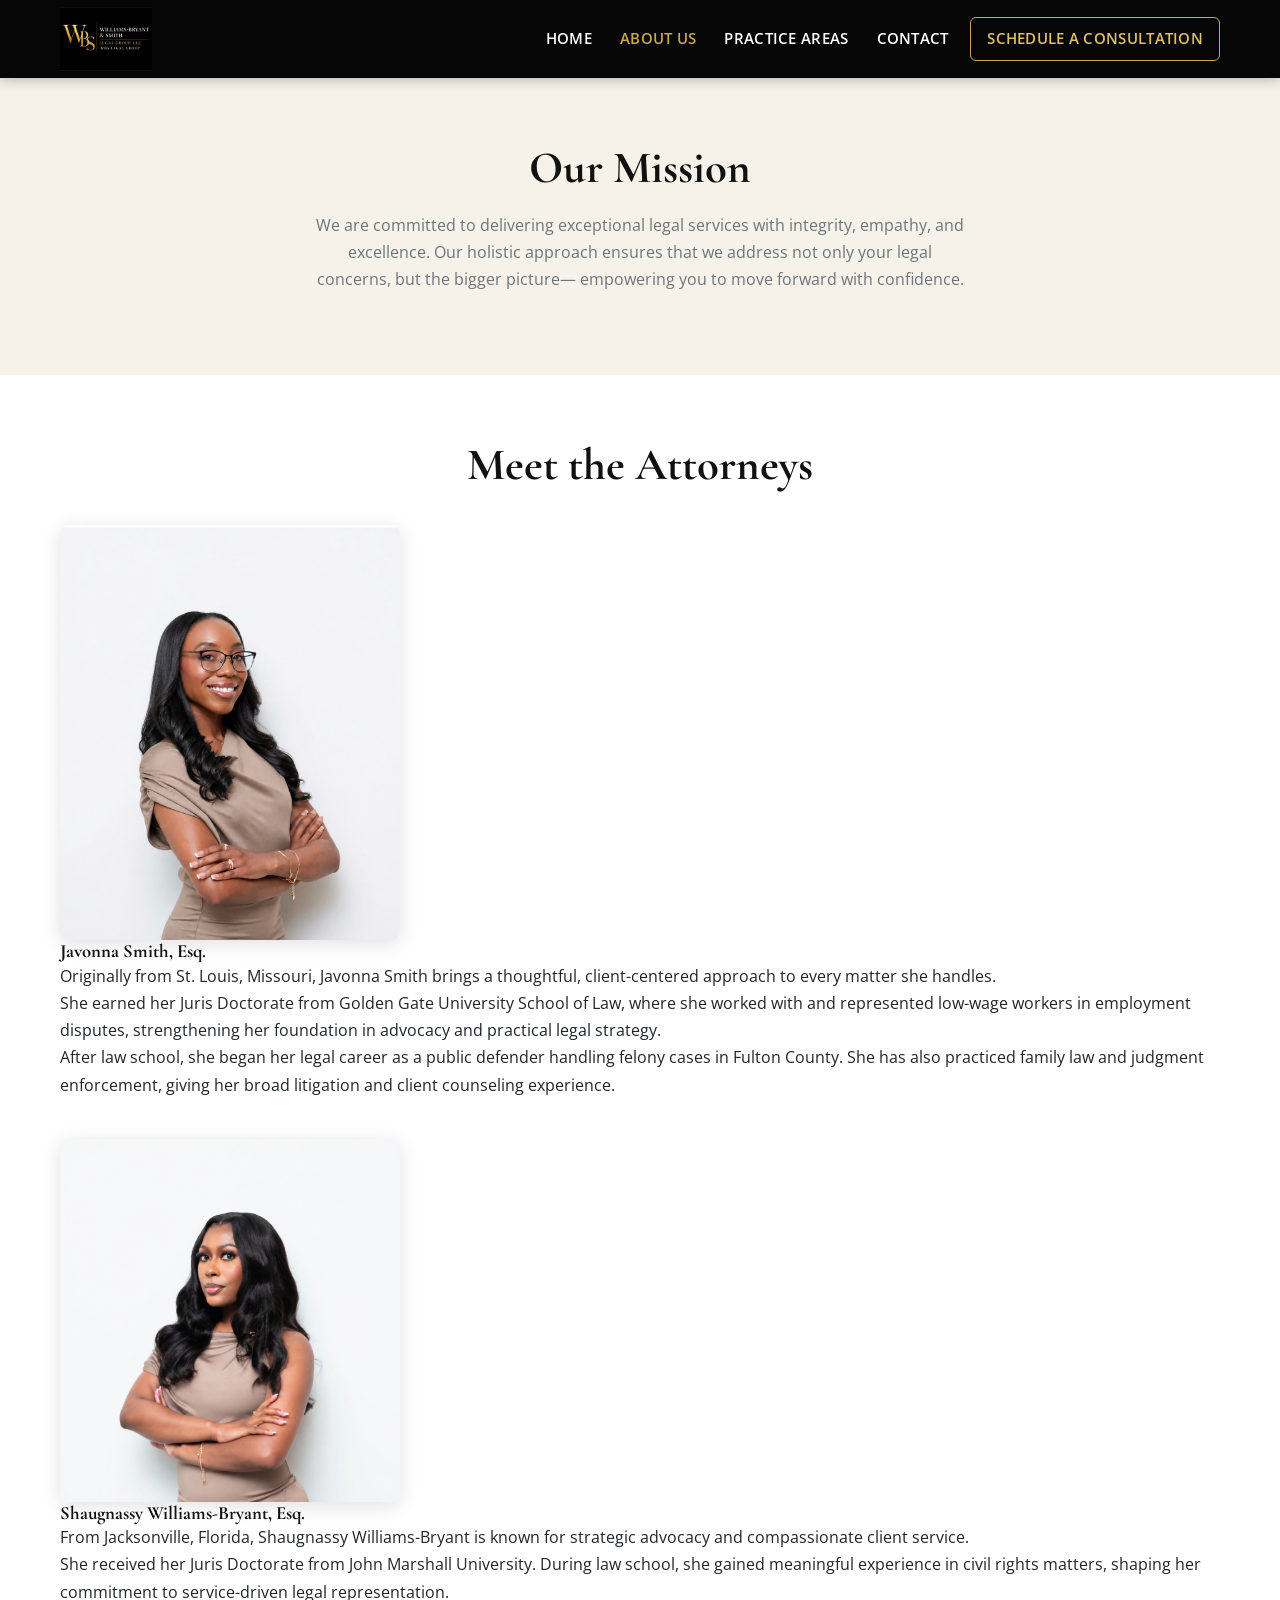
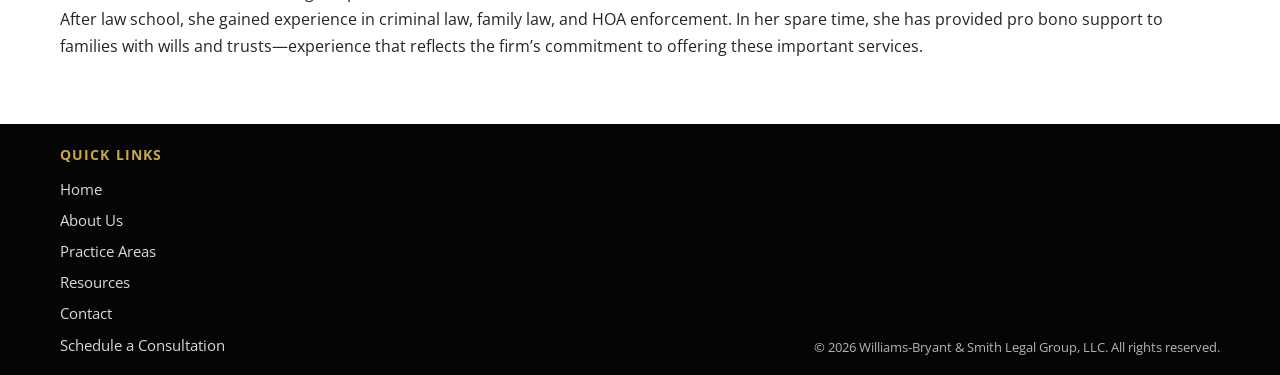
==== about.html @ 8f56cd80 "Remove 'Resources' link from navigation Removed 'Resources' link from the navigation menu." ====
<!DOCTYPE html>
<html lang="en">
<head>
  <meta charset="UTF-8" />
  <meta name="viewport" content="width=device-width, initial-scale=1.0" />
  <meta name="description" content="About Williams-Bryant & Smith Legal Group" />
  <title>About Us | WBS Legal Group</title>
  <link rel="stylesheet" href="css/styles.css" />
  <link rel="preconnect" href="https://fonts.googleapis.com" />
  <link rel="preconnect" href="https://fonts.gstatic.com" crossorigin />
  <link href="https://fonts.googleapis.com/css2?family=Cormorant+Garamond:wght@400;500;600;700&family=Open+Sans:wght@400;600&display=swap" rel="stylesheet" />
</head>
  <a href="consultation.html" class="floating-cta" aria-label="Schedule a consultation">
  Schedule
</a>
<body>
  <header class="site-header">
    <nav class="navbar" aria-label="Main navigation">
      <a href="index.html" class="nav-logo nav-logo--image" aria-label="WBS Legal Group home">
        <img src="IMG_8970.jpeg" alt="WBS Legal Group logo" />
      </a>
      <button class="nav-toggle" id="navToggle" aria-expanded="false" aria-controls="navMenu" aria-label="Toggle navigation menu">
        <span class="hamburger-bar"></span><span class="hamburger-bar"></span><span class="hamburger-bar"></span>
      </button>
      <ul class="nav-menu" id="navMenu" role="list">
        <li><a href="index.html" class="nav-link">Home</a></li>
        <li><a href="about.html" class="nav-link nav-link--active">About Us</a></li>
        <li><a href="practice-areas.html" class="nav-link">Practice Areas</a></li>
        <li><a href="contact.html" class="nav-link">Contact</a></li>
        <li><a href="consultation.html" class="nav-link nav-link--cta">Schedule a Consultation</a></li>
      </ul>
    </nav>
  </header>

  <main style="padding-top: var(--nav-height);">
    <section class="section bg-light">
      <div class="container section__intro">
        <h1 class="section__heading">Our Mission</h1>
        <p class="section__desc" style="max-width: 72ch;">
          We are committed to delivering exceptional legal services with integrity, empathy, and excellence.
          Our holistic approach ensures that we address not only your legal concerns, but the bigger picture—
          empowering you to move forward with confidence.
        </p>
      </div>
    </section>

    <section class="section">
      <div class="container">
        <div class="section__intro">
          <h2 class="section__heading">Meet the Attorneys</h2>
        </div>

        <article class="about__grid" style="margin-top:2rem; align-items:start;">
          <div class="about__image-wrap">
            <img src="IMG_3529.jpeg" alt="Javonna Smith, Esq." style="width:100%; max-width:340px; border-radius:8px; box-shadow: var(--shadow-md);" />
          </div>
          <div class="about__text">
            <h3>Javonna Smith, Esq.</h3>
            <p>Originally from St. Louis, Missouri, Javonna Smith brings a thoughtful, client-centered approach to every matter she handles.</p>
            <p>She earned her Juris Doctorate from Golden Gate University School of Law, where she worked with and represented low-wage workers in employment disputes, strengthening her foundation in advocacy and practical legal strategy.</p>
            <p>After law school, she began her legal career as a public defender handling felony cases in Fulton County. She has also practiced family law and judgment enforcement, giving her broad litigation and client counseling experience.</p>
          </div>
        </article>

        <article class="about__grid" style="margin-top:2.5rem; align-items:start;">
          <div class="about__image-wrap">
            <img src="IMG_9587.png" alt="Shaugnassy Williams-Bryant, Esq." style="width:100%; max-width:340px; border-radius:8px; box-shadow: var(--shadow-md);" />
          </div>
          <div class="about__text">
            <h3>Shaugnassy Williams-Bryant, Esq.</h3>
            <p>From Jacksonville, Florida, Shaugnassy Williams-Bryant is known for strategic advocacy and compassionate client service.</p>
            <p>She received her Juris Doctorate from John Marshall University. During law school, she gained meaningful experience in civil rights matters, shaping her commitment to service-driven legal representation.</p>
            <p>After law school, she gained experience in criminal law, family law, and HOA enforcement. In her spare time, she has provided pro bono support to families with wills and trusts—experience that reflects the firm’s commitment to offering these important services.</p>
          </div>
        </article>
      </div>
    </section>
  </main>

  <footer class="site-footer">
    <div class="container footer__grid footer__grid--simple">
      <nav class="footer__nav" aria-label="Footer navigation">
        <h4>Quick Links</h4>
        <ul role="list">
          <li><a href="index.html">Home</a></li>
          <li><a href="about.html">About Us</a></li>
          <li><a href="practice-areas.html">Practice Areas</a></li>
          <li><a href="resources.html">Resources</a></li>
          <li><a href="contact.html">Contact</a></li>
          <li><a href="consultation.html">Schedule a Consultation</a></li>
        </ul>
      </nav>
      <div class="footer__bottom footer__bottom--simple">
        <p>&copy; 2026 Williams-Bryant &amp; Smith Legal Group, LLC. All rights reserved.</p>
      </div>
    </div>
  </footer>

  <script src="js/main.js"></script>
</body>
</html>
---- css/styles.css ----
/* ===================================================
   WBS Legal Group – Main Stylesheet
   Mobile-first responsive design
   =================================================== */

/* ---------- CSS Custom Properties ---------- */
:root {
  --color-navy:       #111111;
  --color-navy-dark:  #060606;
  --color-gold:       #c9a84c;
  --color-gold-light: #e0c068;
  --color-white:      #ffffff;
  --color-off-white:  #f6f2ea;
  --color-light-gray: #e9ecef;
  --color-mid-gray:   #6c757d;
  --color-dark-text:  #212529;

  --font-serif:  'Cormorant Garamond', Georgia, serif;
  --font-sans:   'Open Sans', Arial, sans-serif;

  --radius:      6px;
  --shadow-sm:   0 2px 8px rgba(0,0,0,.08);
  --shadow-md:   0 4px 20px rgba(0,0,0,.12);
  --transition:  .25s ease;

  --max-width:   1200px;
  --nav-height:  88px;
}

/* ---------- Reset & Base ---------- */
*, *::before, *::after { box-sizing: border-box; margin: 0; padding: 0; }

html { font-size: 16px; }

body {
  font-family: var(--font-sans);
  color: var(--color-dark-text);
  background: var(--color-white);
  line-height: 1.7;
  overflow-x: hidden;
}

img, svg { display: block; max-width: 100%; }

a {
  color: var(--color-gold);
  text-decoration: none;
  transition: color var(--transition);
}
a:hover, a:focus-visible { color: var(--color-gold-light); text-decoration: underline; }

ul { list-style: none; }

address { font-style: normal; }

h1, h2, h3, h4 {
  font-family: var(--font-serif);
  line-height: 1.2;
  color: #111;
}

/* ---------- Utility ---------- */
.container {
  width: 100%;
  max-width: var(--max-width);
  margin-inline: auto;
  padding-inline: 1.25rem;
}

.bg-light { background: var(--color-off-white); }
.bg-dark  { background: #0b0b0b; }

.section { padding-block: 4rem; }

.section__heading {
  font-size: clamp(1.8rem, 3.5vw, 2.8rem);
  margin-bottom: 1rem;
}

.section__heading--light { color: var(--color-white); }
.section__heading--gold  { color: var(--color-gold-light); }

.section__desc {
  max-width: 60ch;
  color: var(--color-mid-gray);
  margin-bottom: 2rem;
}

.section__intro { text-align: center; }
.section__intro .section__desc { margin-inline: auto; }

.center { text-align: center; }

.section__actions {
  display: flex;
  justify-content: center;
  margin-top: 1.25rem;
}

/* ---------- Buttons ---------- */
.btn {
  display: inline-block;
  padding: .75rem 1.5rem;
  border-radius: var(--radius);
  font-family: var(--font-sans);
  font-weight: 600;
  font-size: .95rem;
  cursor: pointer;
  transition: background var(--transition), color var(--transition), border-color var(--transition);
  border: 2px solid transparent;
  text-align: center;
}

.btn--primary {
  background: var(--color-gold);
  color: #111;
  border-color: var(--color-gold);
}
.btn--primary:hover, .btn--primary:focus-visible {
  background: var(--color-gold-light);
  border-color: var(--color-gold-light);
  color: #111;
  text-decoration: none;
}

.btn--outline-dark {
  background: transparent;
  color: #111;
  border-color: #111;
}
.btn--outline-dark:hover, .btn--outline-dark:focus-visible {
  background: #111;
  color: #fff;
  text-decoration: none;
}

/* ---------- Navigation ---------- */
.site-header {
  position: fixed;
  top: 0;
  inset-inline: 0;
  z-index: 1000;
  background: #060606;
  box-shadow: 0 2px 12px rgba(0,0,0,.25);
}

.navbar {
  display: flex;
  align-items: center;
  justify-content: space-between;
  min-height: var(--nav-height);
  padding-inline: 1.25rem;
  max-width: var(--max-width);
  margin-inline: auto;
}

.nav-logo { flex-shrink: 0; text-decoration: none; }
.nav-logo--image img {
  width: auto;
  height: 64px;
  object-fit: contain;
}

.nav-toggle {
  display: flex;
  flex-direction: column;
  justify-content: center;
  gap: 5px;
  background: none;
  border: none;
  cursor: pointer;
  padding: .5rem;
  border-radius: var(--radius);
  transition: background var(--transition);
}
.nav-toggle:hover, .nav-toggle:focus-visible { background: rgba(255,255,255,.1); outline: none; }

.hamburger-bar {
  display: block;
  width: 24px;
  height: 2px;
  background: var(--color-white);
  border-radius: 2px;
  transition: transform var(--transition), opacity var(--transition);
}

.nav-toggle[aria-expanded="true"] .hamburger-bar:nth-child(1) { transform: translateY(7px) rotate(45deg); }
.nav-toggle[aria-expanded="true"] .hamburger-bar:nth-child(2) { opacity: 0; }
.nav-toggle[aria-expanded="true"] .hamburger-bar:nth-child(3) { transform: translateY(-7px) rotate(-45deg); }

.nav-menu {
  display: none;
  flex-direction: column;
  position: absolute;
  top: var(--nav-height);
  left: 0;
  right: 0;
  background: #0f0f0f;
  padding: 1rem 1.25rem 1.2rem;
  border-top: 1px solid rgba(255,255,255,.08);
  gap: .3rem;
}
.nav-menu.is-open { display: flex; }

.nav-link {
  display: block;
  padding: .6rem .75rem;
  color: #fff;
  font-weight: 600;
  font-size: .92rem;
  text-transform: uppercase;
  letter-spacing: .02em;
  border-radius: var(--radius);
  text-decoration: none;
}
.nav-link:hover, .nav-link:focus-visible {
  background: rgba(255,255,255,.08);
  color: var(--color-gold);
  text-decoration: none;
}

.nav-link--cta {
  margin-top: .4rem;
  background: transparent;
  color: var(--color-gold-light);
  border: 1px solid var(--color-gold);
  text-align: center;
}
.nav-link--cta:hover, .nav-link--cta:focus-visible {
  background: var(--color-gold);
  color: #111;
}

.nav-link--active { color: var(--color-gold) !important; }

@media (min-width: 980px) {
  .nav-toggle { display: none; }

  .nav-menu {
    display: flex;
    flex-direction: row;
    align-items: center;
    position: static;
    background: none;
    padding: 0;
    border: none;
    gap: .25rem;
  }

  .nav-link--cta {
    margin-top: 0;
    margin-left: .35rem;
    padding: .5rem 1rem;
  }
}

/* ---------- Hero ---------- */
.hero {
  position: relative;
  background: #050505;
  padding-top: var(--nav-height);
}

.hero__overlay {
  position: absolute;
  inset: 0;
  background: linear-gradient(to right, rgba(0,0,0,.35), rgba(0,0,0,.15));
  pointer-events: none;
}

.hero__grid {
  position: relative;
  z-index: 1;
  display: grid;
  gap: 1.5rem;
  align-items: center;
  min-height: calc(100svh - var(--nav-height));
  padding-block: 2rem;
}

.hero__content { color: #fff; }

.hero__heading {
  font-size: clamp(2.2rem, 6vw, 4.7rem);
  color: #fff;
  margin-bottom: 1rem;
  line-height: 1.05;
}
.hero__heading span {
  color: var(--color-gold-light);
  font-style: italic;
}

.hero__sub {
  font-size: clamp(1rem, 2.4vw, 1.2rem);
  color: rgba(255,255,255,.9);
  max-width: 55ch;
  margin-bottom: 1.6rem;
}

.hero__image-wrap { display: flex; justify-content: center; }
.hero__image {
  width: 100%;
  max-height: 70vh;
  object-fit: cover;
  border-radius: 4px;
}

@media (min-width: 980px) {
  .hero__grid { grid-template-columns: 1fr 1.1fr; }
  .hero__image { max-height: 82vh; }
}

/* ---------- Values ---------- */
.values-strip {
  background: #080808;
  color: #fff;
  border-top: 1px solid #222;
}
.values__grid {
  display: grid;
  gap: 1rem;
  margin-top: 1.2rem;
}
.values__grid--four { grid-template-columns: 1fr; }

.value__card {
  padding: 1rem;
  border: 1px solid #222;
  background: #0d0d0d;
}
.value__card h3 { color: #fff; margin-bottom: .35rem; font-size: 1.15rem; }
.value__card p { color: #cac5bb; font-size: .95rem; }

@media (min-width: 640px) {
  .values__grid--four { grid-template-columns: repeat(2, 1fr); }
}
@media (min-width: 980px) {
  .values__grid--four { grid-template-columns: repeat(4, 1fr); }
}

/* ---------- Practice (Homepage condensed) ---------- */
.practice__grid {
  display: grid;
  gap: 1rem;
  grid-template-columns: 1fr;
}
.practice__grid--condensed {
  grid-template-columns: repeat(auto-fit, minmax(180px, 1fr));
}
.practice__card {
  background: #fff;
  border-radius: var(--radius);
  padding: 1.2rem 1rem;
  border: 1px solid #e8dfd2;
  box-shadow: var(--shadow-sm);
  text-align: center;
}
.practice__card h3 {
  margin: 0;
  font-size: 1.03rem;
  color: #111;
}

/* ---------- Contact strip ---------- */
.contact__grid { display: grid; gap: 2rem; }
.contact__grid--simple { grid-template-columns: 1fr; }

.contact__info-text {
  color: rgba(255,255,255,.85);
  margin-bottom: 1.2rem;
  max-width: 60ch;
}

.contact__details { display: flex; flex-direction: column; gap: .8rem; margin-bottom: 1.2rem; }

.contact__detail-row {
  display: flex;
  align-items: flex-start;
  gap: .6rem;
  color: rgba(255,255,255,.9);
}
.contact__detail-row a { color: var(--color-gold-light); }
.contact__detail-row a:hover { color: #fff; }
.contact__detail-icon { font-size: 1.05rem; flex-shrink: 0; margin-top: .1rem; }

/* ---------- Footer (simplified) ---------- */
.site-footer {
  background: #050505;
  color: rgba(255,255,255,.85);
  padding-top: 2.2rem;
}

.footer__grid { display: grid; gap: 1.5rem; padding-bottom: 1.6rem; }
.footer__grid--simple { grid-template-columns: 1fr; }

.footer__nav h4 {
  color: var(--color-gold);
  font-family: var(--font-sans);
  font-size: .85rem;
  font-weight: 700;
  letter-spacing: .08em;
  text-transform: uppercase;
  margin-bottom: .8rem;
}

.footer__nav ul { display: grid; gap: .4rem; }

.footer__nav a {
  color: rgba(255,255,255,.85);
  font-size: .93rem;
}
.footer__nav a:hover { color: var(--color-gold); text-decoration: none; }

.footer__bottom {
  border-top: 1px solid rgba(255,255,255,.12);
  padding-top: 1rem;
  font-size: .86rem;
  color: rgba(255,255,255,.7);
}
.footer__bottom--simple { text-align: left; }

@media (min-width: 768px) {
  .footer__grid--simple {
    grid-template-columns: 1fr auto;
    align-items: end;
  }
  .footer__bottom--simple { text-align: right; border-top: none; padding-top: 0; }
}

/* ---------- Focus Visible Accessibility ---------- */
:focus-visible {
  outline: 3px solid var(--color-gold);
  outline-offset: 2px;
}
/* ===== V2 COMPACT OVERRIDES ===== */
:root {
  --nav-height: 78px;
}

.section--compact { padding-block: 2.4rem; }

.hero--compact {
  min-height: auto;
  padding-top: var(--nav-height);
}

.hero__grid--tight {
  min-height: auto;
  padding-block: 1.6rem 1.2rem;
  gap: 1rem;
}

.hero__image--compact {
  max-height: 52vh;
  width: 100%;
  object-fit: cover;
  border-radius: 6px;
}

.values__grid--tight { gap: .7rem; }
.values__grid--tight .value__card { padding: .8rem; }

.practice__grid--condensed .practice__card {
  padding: .85rem .7rem;
}

.section__intro .section__desc {
  margin-bottom: 1.1rem;
}

.contact__info .btn {
  margin-top: .35rem;
}

.site-footer {
  padding-top: 1.4rem;
}

.footer__grid--simple {
  gap: .9rem;
  padding-bottom: 1rem;
}

.footer__nav ul { gap: .25rem; }
.footer__bottom { padding-top: .55rem; font-size: .8rem; }

@media (max-width: 767px) {
  .navbar { min-height: var(--nav-height); }

  .nav-logo--image img {
    height: 50px;
    max-width: 190px;
    object-fit: contain;
  }

  .nav-menu {
    top: var(--nav-height);
    padding: .7rem 1rem .85rem;
    gap: .15rem;
  }

  .nav-link {
    padding: .48rem .6rem;
    font-size: .88rem;
  }

  .hero__heading {
    font-size: clamp(1.75rem, 8.1vw, 2.4rem);
    margin-bottom: .65rem;
  }

  .hero__sub {
    font-size: .95rem;
    line-height: 1.5;
    margin-bottom: .9rem;
  }

  .hero__actions .btn {
    width: 100%;
    max-width: 320px;
  }

  .hero__image--compact { max-height: 36vh; }

  .section__heading {
    font-size: clamp(1.45rem, 7vw, 2rem);
    margin-bottom: .45rem;
  }

  .value__card h3, .practice__card h3 { font-size: 1rem; }

  .contact__detail-row { font-size: .95rem; }

  .footer__nav a { font-size: .9rem; }
}
/* ===== Floating Mobile CTA ===== */
.floating-cta {
  position: fixed;
  right: 14px;
  bottom: 16px;
  z-index: 1200;
  background: var(--color-gold);
  color: #111;
  font-weight: 700;
  font-size: .9rem;
  text-decoration: none;
  border-radius: 999px;
  padding: .72rem 1rem;
  box-shadow: 0 8px 22px rgba(0,0,0,.28);
  border: 1px solid rgba(0,0,0,.12);
}

.floating-cta:hover,
.floating-cta:focus-visible {
  background: var(--color-gold-light);
  color: #111;
  text-decoration: none;
}

@media (min-width: 980px) {
  .floating-cta { display: none; }
}
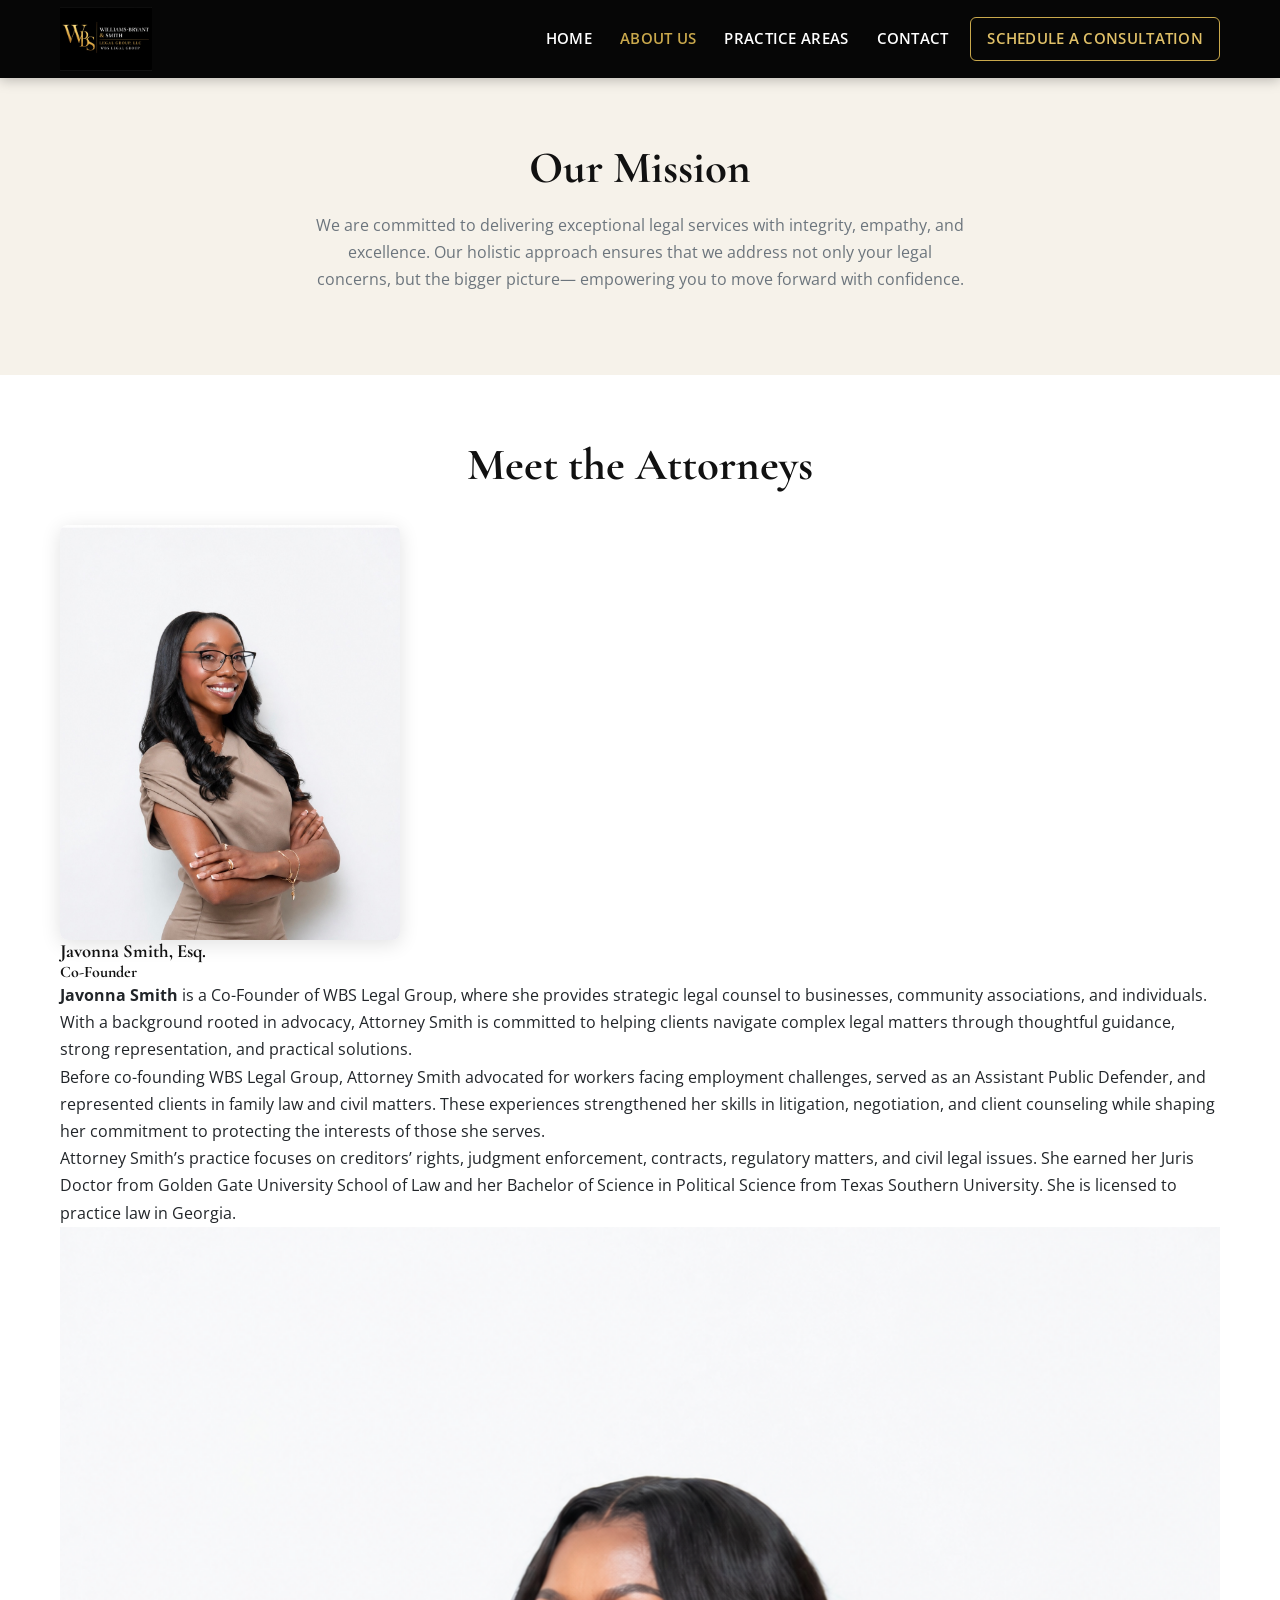
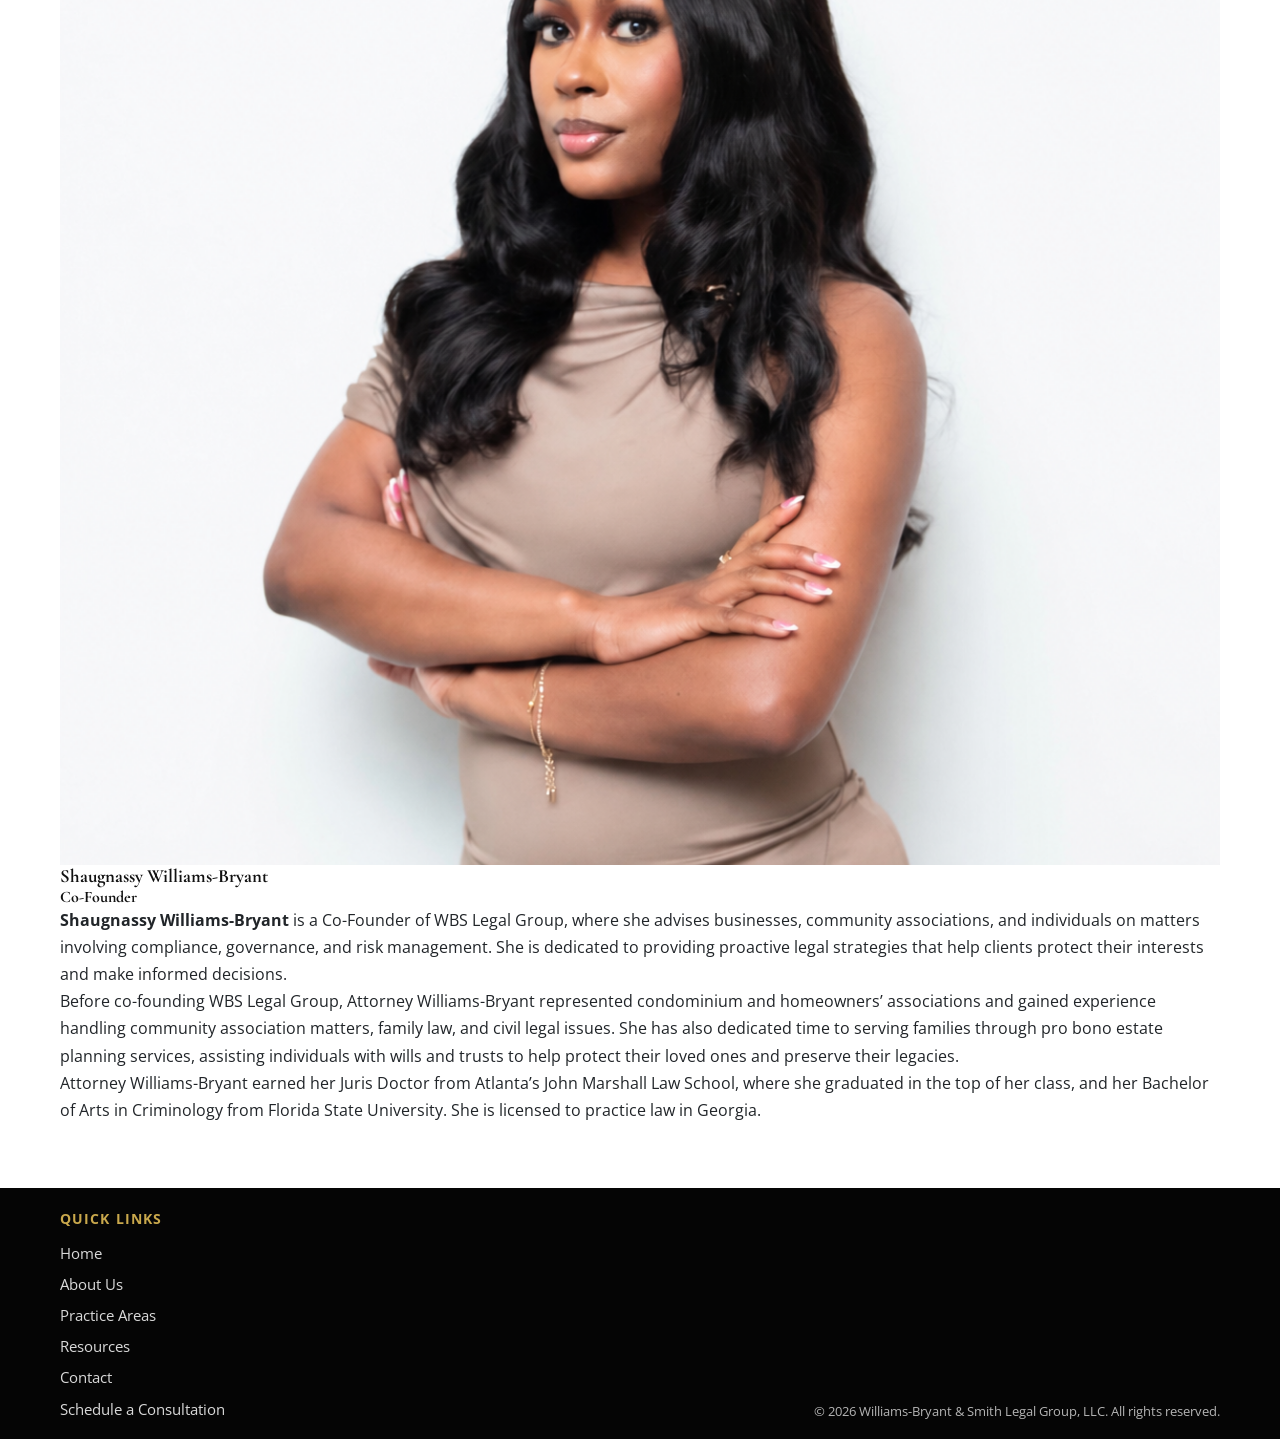
==== commit 0ae8c9d3: "Revise attorney bios and add new content Updated attorney profiles for Javonna Smith and Shaugnassy " ====
--- a/about.html
+++ b/about.html
@@ -56,26 +56,67 @@
           </div>
           <div class="about__text">
             <h3>Javonna Smith, Esq.</h3>
-            <p>Originally from St. Louis, Missouri, Javonna Smith brings a thoughtful, client-centered approach to every matter she handles.</p>
-            <p>She earned her Juris Doctorate from Golden Gate University School of Law, where she worked with and represented low-wage workers in employment disputes, strengthening her foundation in advocacy and practical legal strategy.</p>
-            <p>After law school, she began her legal career as a public defender handling felony cases in Fulton County. She has also practiced family law and judgment enforcement, giving her broad litigation and client counseling experience.</p>
-          </div>
-        </article>
+            <h4>Co-Founder</h4>
 
-        <article class="about__grid" style="margin-top:2.5rem; align-items:start;">
-          <div class="about__image-wrap">
-            <img src="IMG_9587.png" alt="Shaugnassy Williams-Bryant, Esq." style="width:100%; max-width:340px; border-radius:8px; box-shadow: var(--shadow-md);" />
-          </div>
-          <div class="about__text">
-            <h3>Shaugnassy Williams-Bryant, Esq.</h3>
-            <p>From Jacksonville, Florida, Shaugnassy Williams-Bryant is known for strategic advocacy and compassionate client service.</p>
-            <p>She received her Juris Doctorate from John Marshall University. During law school, she gained meaningful experience in civil rights matters, shaping her commitment to service-driven legal representation.</p>
-            <p>After law school, she gained experience in criminal law, family law, and HOA enforcement. In her spare time, she has provided pro bono support to families with wills and trusts—experience that reflects the firm’s commitment to offering these important services.</p>
-          </div>
-        </article>
-      </div>
-    </section>
-  </main>
+        <p>
+          <strong>Javonna Smith</strong> is a Co-Founder of WBS Legal Group, where she provides
+          strategic legal counsel to businesses, community associations, and individuals.
+          With a background rooted in advocacy, Attorney Smith is committed to helping clients
+          navigate complex legal matters through thoughtful guidance, strong representation,
+          and practical solutions.
+        </p>
+
+        <p>
+          Before co-founding WBS Legal Group, Attorney Smith advocated for workers facing
+          employment challenges, served as an Assistant Public Defender, and represented
+          clients in family law and civil matters. These experiences strengthened her skills
+          in litigation, negotiation, and client counseling while shaping her commitment to
+          protecting the interests of those she serves.
+        </p>
+
+        <p>
+          Attorney Smith’s practice focuses on creditors’ rights, judgment enforcement,
+          contracts, regulatory matters, and civil legal issues. She earned her Juris Doctor
+          from Golden Gate University School of Law and her Bachelor of Science in Political
+          Science from Texas Southern University. She is licensed to practice law in Georgia.
+        </p>
+      </article>
+
+      <!-- Attorney Williams-Bryant -->
+      <article class="attorney-card">
+        <div class="attorney-photo">
+          <img src="IMG_9587.png" alt="Attorney Shaugnassy Williams-Bryant">
+        </div>
+
+        <h3>Shaugnassy Williams-Bryant</h3>
+        <h4>Co-Founder</h4>
+
+        <p>
+          <strong>Shaugnassy Williams-Bryant</strong> is a Co-Founder of WBS Legal Group,
+          where she advises businesses, community associations, and individuals on matters
+          involving compliance, governance, and risk management. She is dedicated to providing
+          proactive legal strategies that help clients protect their interests and make
+          informed decisions.
+        </p>
+
+        <p>
+          Before co-founding WBS Legal Group, Attorney Williams-Bryant represented
+          condominium and homeowners’ associations and gained experience handling community
+          association matters, family law, and civil legal issues. She has also dedicated time
+          to serving families through pro bono estate planning services, assisting individuals
+          with wills and trusts to help protect their loved ones and preserve their legacies.
+        </p>
+
+        <p>
+          Attorney Williams-Bryant earned her Juris Doctor from Atlanta’s John Marshall Law
+          School, where she graduated in the top of her class, and her Bachelor of Arts in
+          Criminology from Florida State University. She is licensed to practice law in Georgia.
+        </p>
+      </article>
+
+    </div>
+  </div>
+</section>
 
   <footer class="site-footer">
     <div class="container footer__grid footer__grid--simple">
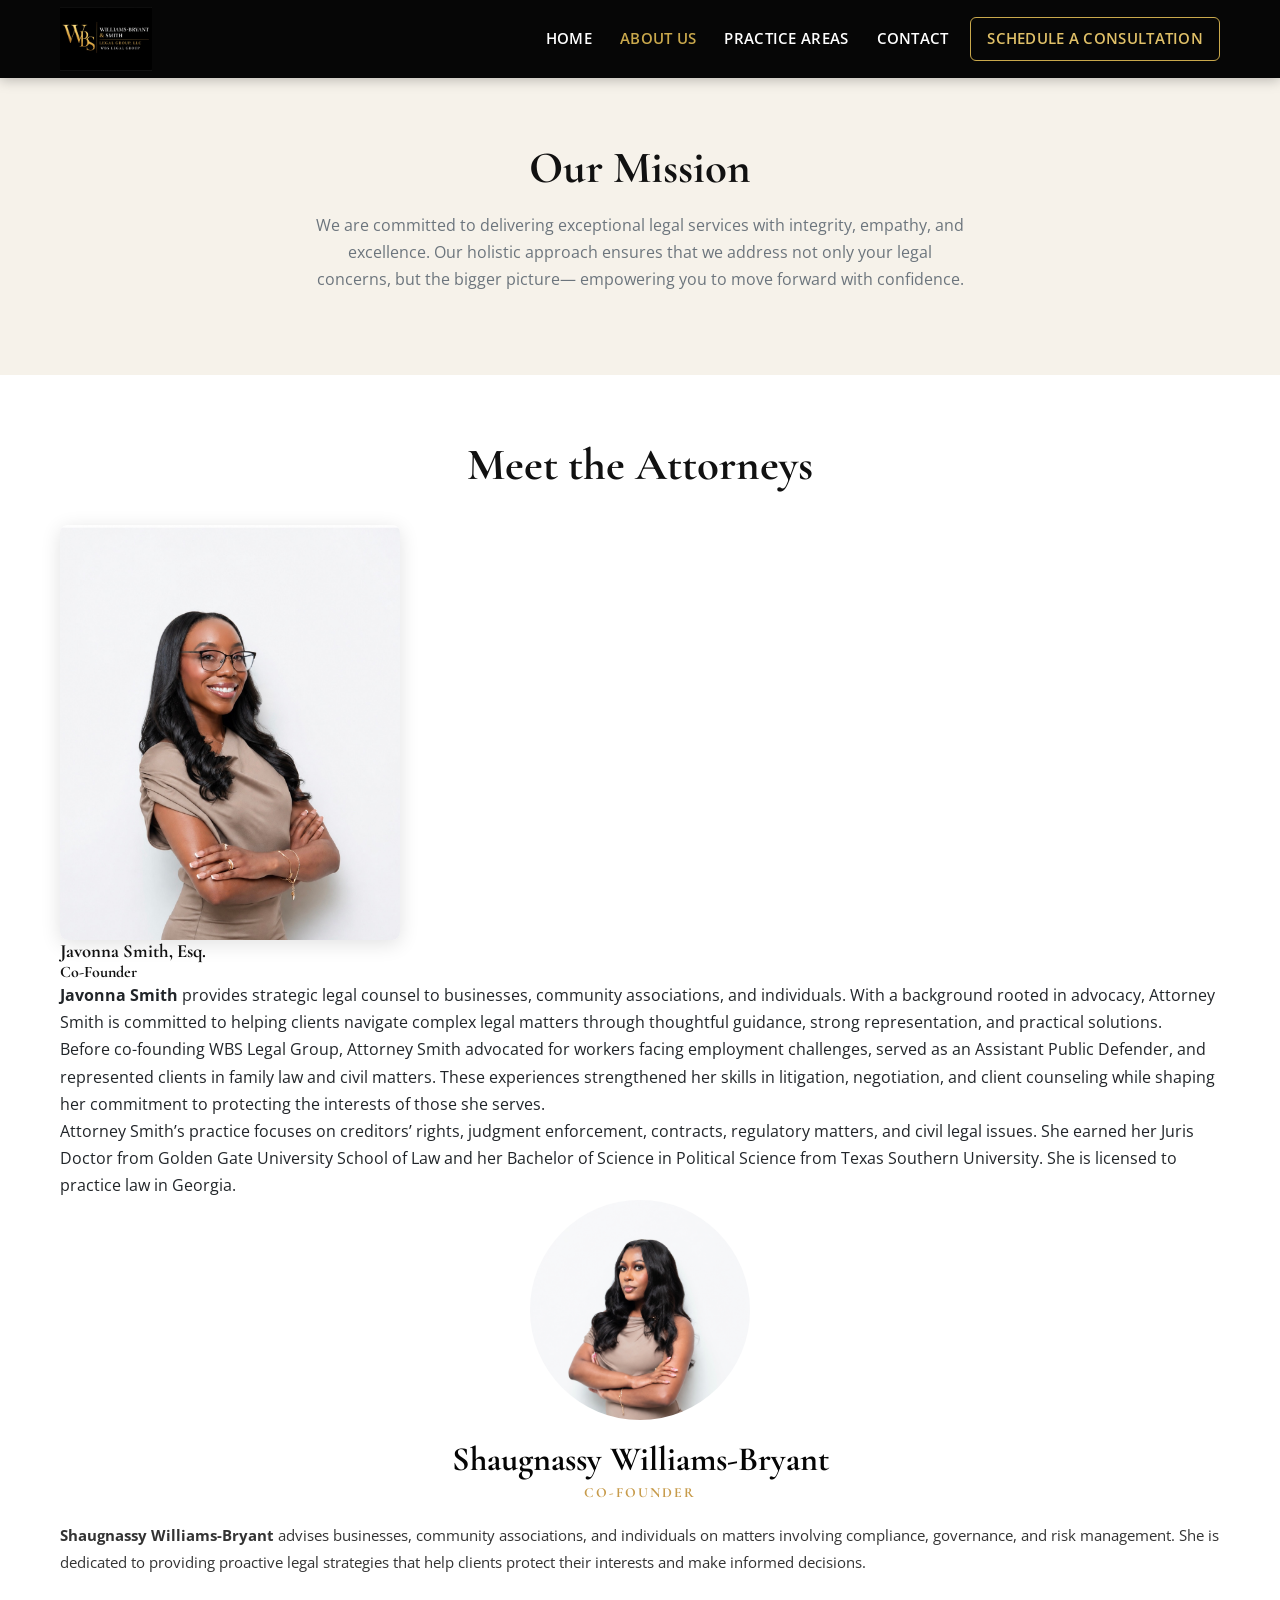
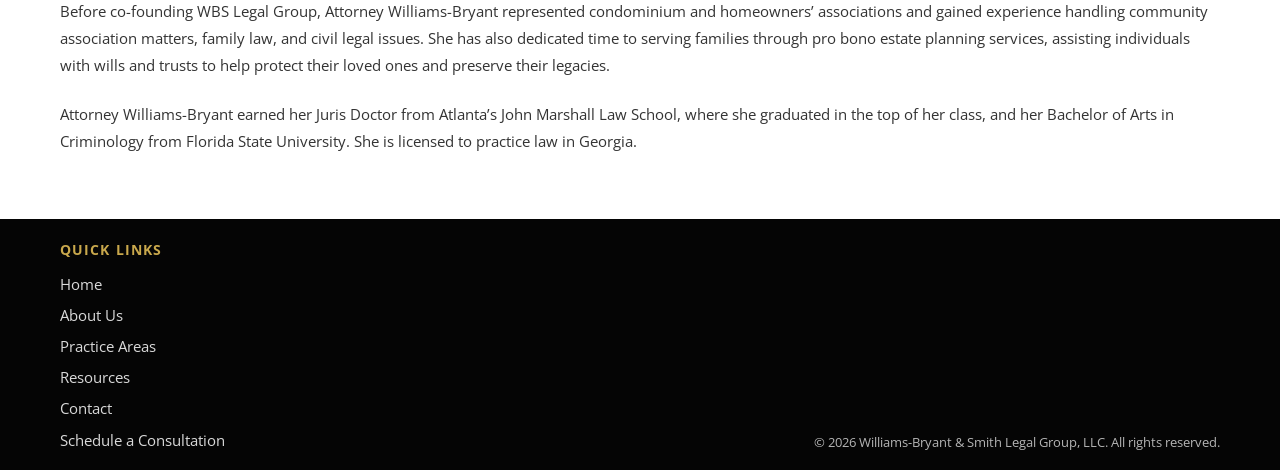
==== commit 15a1168e: "Refactor attorney bios for improved readability" ====
--- a/about.html
+++ b/about.html
@@ -59,27 +59,27 @@
             <h4>Co-Founder</h4>
 
         <p>
-          <strong>Javonna Smith</strong> is a Co-Founder of WBS Legal Group, where she provides
-          strategic legal counsel to businesses, community associations, and individuals.
-          With a background rooted in advocacy, Attorney Smith is committed to helping clients
-          navigate complex legal matters through thoughtful guidance, strong representation,
-          and practical solutions.
-        </p>
+          <strong>Javonna Smith</strong> provides strategic legal counsel to businesses,
+            community associations, and individuals. With a background rooted in advocacy,
+            Attorney Smith is committed to helping clients navigate complex legal matters
+            through thoughtful guidance, strong representation, and practical solutions.
+          </p>
 
-        <p>
-          Before co-founding WBS Legal Group, Attorney Smith advocated for workers facing
-          employment challenges, served as an Assistant Public Defender, and represented
-          clients in family law and civil matters. These experiences strengthened her skills
-          in litigation, negotiation, and client counseling while shaping her commitment to
-          protecting the interests of those she serves.
-        </p>
+          <p>
+            Before co-founding WBS Legal Group, Attorney Smith advocated for workers facing
+            employment challenges, served as an Assistant Public Defender, and represented
+            clients in family law and civil matters. These experiences strengthened her skills
+            in litigation, negotiation, and client counseling while shaping her commitment to
+            protecting the interests of those she serves.
+          </p>
 
-        <p>
-          Attorney Smith’s practice focuses on creditors’ rights, judgment enforcement,
-          contracts, regulatory matters, and civil legal issues. She earned her Juris Doctor
-          from Golden Gate University School of Law and her Bachelor of Science in Political
-          Science from Texas Southern University. She is licensed to practice law in Georgia.
-        </p>
+          <p>
+            Attorney Smith’s practice focuses on creditors’ rights, judgment enforcement,
+            contracts, regulatory matters, and civil legal issues. She earned her Juris Doctor
+            from Golden Gate University School of Law and her Bachelor of Science in Political
+            Science from Texas Southern University. She is licensed to practice law in Georgia.
+          </p>
+        </div>
       </article>
 
       <!-- Attorney Williams-Bryant -->
@@ -91,27 +91,29 @@
         <h3>Shaugnassy Williams-Bryant</h3>
         <h4>Co-Founder</h4>
 
-        <p>
-          <strong>Shaugnassy Williams-Bryant</strong> is a Co-Founder of WBS Legal Group,
-          where she advises businesses, community associations, and individuals on matters
-          involving compliance, governance, and risk management. She is dedicated to providing
-          proactive legal strategies that help clients protect their interests and make
-          informed decisions.
-        </p>
+        <div class="attorney-bio">
+          <p>
+            <strong>Shaugnassy Williams-Bryant</strong> advises businesses, community
+            associations, and individuals on matters involving compliance, governance, and
+            risk management. She is dedicated to providing proactive legal strategies that
+            help clients protect their interests and make informed decisions.
+          </p>
 
-        <p>
-          Before co-founding WBS Legal Group, Attorney Williams-Bryant represented
-          condominium and homeowners’ associations and gained experience handling community
-          association matters, family law, and civil legal issues. She has also dedicated time
-          to serving families through pro bono estate planning services, assisting individuals
-          with wills and trusts to help protect their loved ones and preserve their legacies.
-        </p>
+          <p>
+            Before co-founding WBS Legal Group, Attorney Williams-Bryant represented
+            condominium and homeowners’ associations and gained experience handling community
+            association matters, family law, and civil legal issues. She has also dedicated
+            time to serving families through pro bono estate planning services, assisting
+            individuals with wills and trusts to help protect their loved ones and preserve
+            their legacies.
+          </p>
 
-        <p>
-          Attorney Williams-Bryant earned her Juris Doctor from Atlanta’s John Marshall Law
-          School, where she graduated in the top of her class, and her Bachelor of Arts in
-          Criminology from Florida State University. She is licensed to practice law in Georgia.
-        </p>
+          <p>
+            Attorney Williams-Bryant earned her Juris Doctor from Atlanta’s John Marshall Law
+            School, where she graduated in the top of her class, and her Bachelor of Arts in
+            Criminology from Florida State University. She is licensed to practice law in Georgia.
+          </p>
+        </div>
       </article>
 
     </div>
--- a/css/styles.css
+++ b/css/styles.css
@@ -561,3 +561,83 @@
 @media (min-width: 980px) {
   .floating-cta { display: none; }
 }
+/* ===== Attorneys Section ===== */
+.attorneys-section {
+  background: #ffffff;
+  padding: 70px 20px;
+}
+
+.attorneys-section h2 {
+  text-align: center;
+  font-family: "Cormorant Garamond", serif;
+  font-size: 42px;
+  color: #050505;
+  margin-bottom: 15px;
+}
+
+.section-intro {
+  text-align: center;
+  max-width: 750px;
+  margin: 0 auto 50px;
+  font-family: "Open Sans", sans-serif;
+  color: #444;
+}
+
+.attorney-grid {
+  display: grid;
+  grid-template-columns: repeat(2, 1fr);
+  gap: 40px;
+  max-width: 1100px;
+  margin: auto;
+}
+
+.attorney-card {
+  text-align: center;
+  font-family: "Open Sans", sans-serif;
+}
+
+.attorney-photo img {
+  width: 220px;
+  height: 220px;
+  object-fit: cover;
+  border-radius: 50%;
+  margin: 0 auto 20px;
+}
+
+.attorney-card h3 {
+  font-family: "Cormorant Garamond", serif;
+  font-size: 34px;
+  margin-bottom: 5px;
+  color: #050505;
+}
+
+.attorney-card h4 {
+  color: #c79b4b;
+  text-transform: uppercase;
+  letter-spacing: 2px;
+  font-size: 14px;
+  margin-bottom: 20px;
+}
+
+.attorney-card p {
+  line-height: 1.8;
+  font-size: 15px;
+  color: #333;
+  text-align: left;
+  margin-bottom: 18px;
+}
+
+@media (max-width: 900px) {
+  .attorney-grid { grid-template-columns: 1fr; }
+  .attorney-photo img { width: 190px; height: 190px; }
+  .attorneys-section h2 { font-size: 34px; }
+  .attorney-card h3 { font-size: 30px; }
+}
+/* attorney paragraph spacing */
+.attorney-bio p {
+  margin-bottom: 22px;
+}
+
+.attorney-bio p:last-child {
+  margin-bottom: 0;
+}
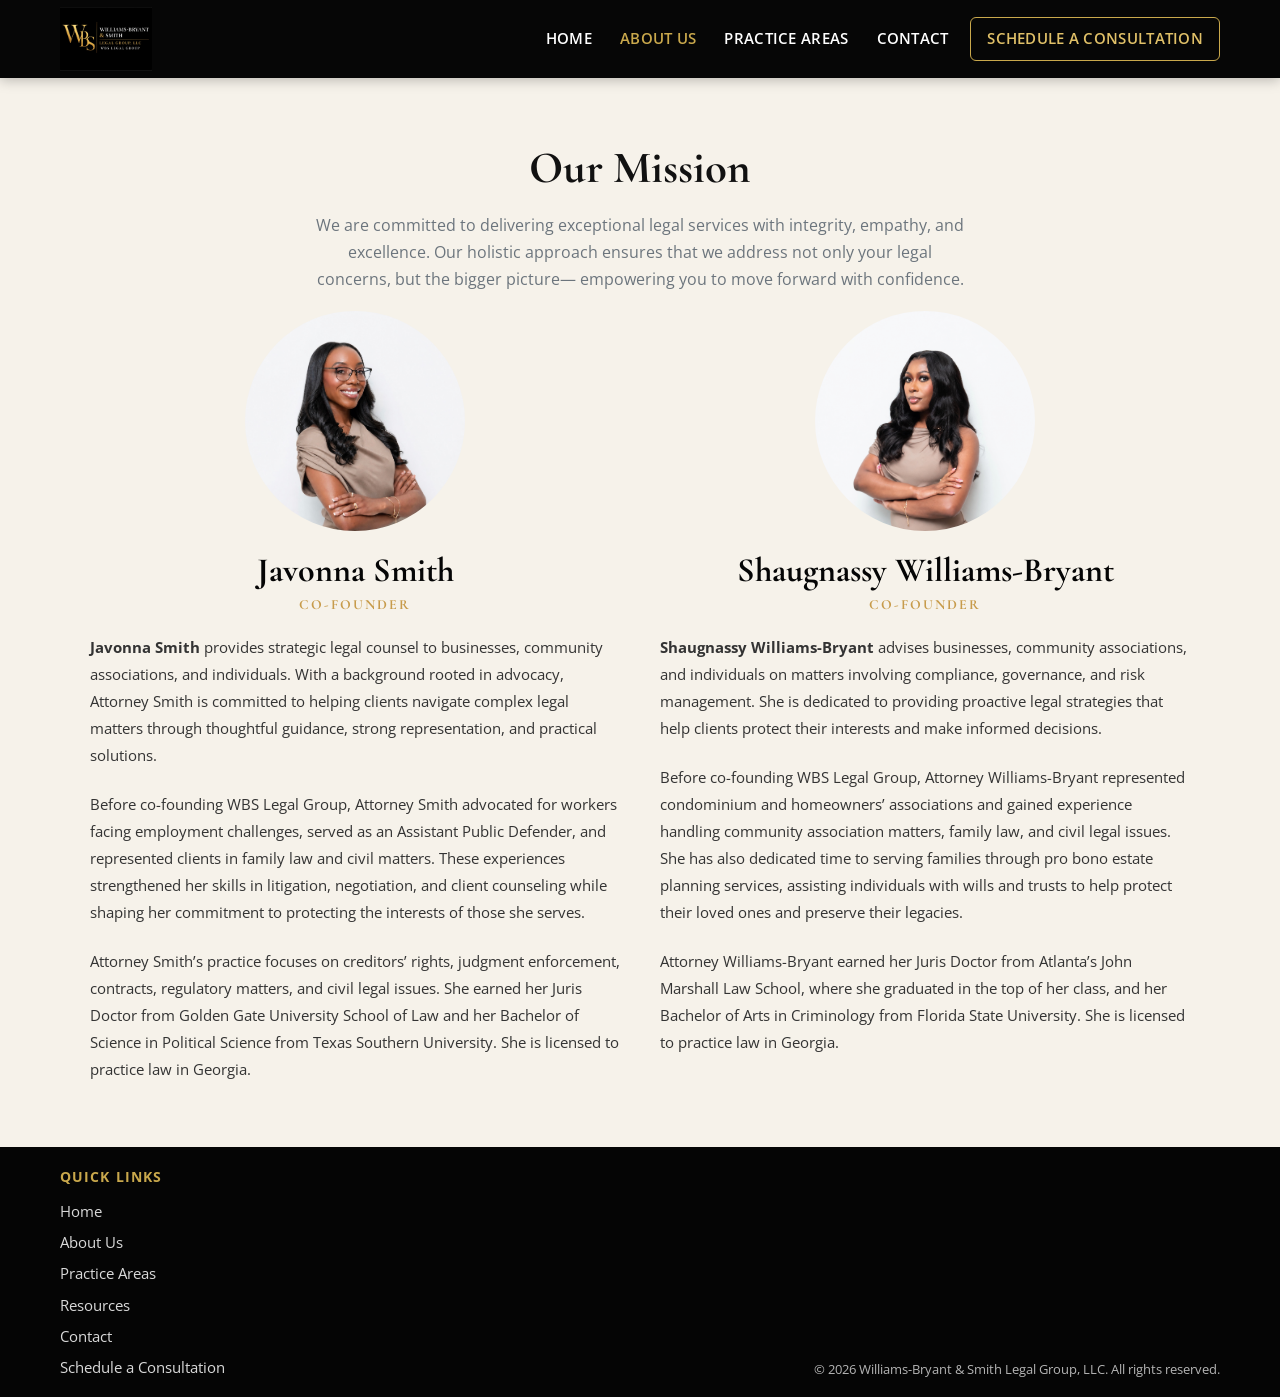
==== commit 4c700d1d: "Refactor attorney section and update bios Reorganized attorney section and updated bios for Javonna " ====
--- a/about.html
+++ b/about.html
@@ -41,44 +41,21 @@
           Our holistic approach ensures that we address not only your legal concerns, but the bigger picture—
           empowering you to move forward with confidence.
         </p>
-      </div>
-    </section>
+      <div class="attorney-grid">
 
-    <section class="section">
-      <div class="container">
-        <div class="section__intro">
-          <h2 class="section__heading">Meet the Attorneys</h2>
+      <!-- Attorney Smith -->
+      <article class="attorney-card">
+        <div class="attorney-photo">
+          <img src="IMG_3529.jpeg" alt="Attorney Javonna Smith">
         </div>
 
-        <article class="about__grid" style="margin-top:2rem; align-items:start;">
-          <div class="about__image-wrap">
-            <img src="IMG_3529.jpeg" alt="Javonna Smith, Esq." style="width:100%; max-width:340px; border-radius:8px; box-shadow: var(--shadow-md);" />
-          </div>
-          <div class="about__text">
-            <h3>Javonna Smith, Esq.</h3>
-            <h4>Co-Founder</h4>
+        <h3>Javonna Smith</h3>
+        <h4>Co-Founder</h4>
 
-        <p>
-          <strong>Javonna Smith</strong> provides strategic legal counsel to businesses,
-            community associations, and individuals. With a background rooted in advocacy,
-            Attorney Smith is committed to helping clients navigate complex legal matters
-            through thoughtful guidance, strong representation, and practical solutions.
-          </p>
-
-          <p>
-            Before co-founding WBS Legal Group, Attorney Smith advocated for workers facing
-            employment challenges, served as an Assistant Public Defender, and represented
-            clients in family law and civil matters. These experiences strengthened her skills
-            in litigation, negotiation, and client counseling while shaping her commitment to
-            protecting the interests of those she serves.
-          </p>
-
-          <p>
-            Attorney Smith’s practice focuses on creditors’ rights, judgment enforcement,
-            contracts, regulatory matters, and civil legal issues. She earned her Juris Doctor
-            from Golden Gate University School of Law and her Bachelor of Science in Political
-            Science from Texas Southern University. She is licensed to practice law in Georgia.
-          </p>
+        <div class="attorney-bio">
+          <p><strong>Javonna Smith</strong> provides strategic legal counsel to businesses, community associations, and individuals. With a background rooted in advocacy, Attorney Smith is committed to helping clients navigate complex legal matters through thoughtful guidance, strong representation, and practical solutions.</p>
+          <p>Before co-founding WBS Legal Group, Attorney Smith advocated for workers facing employment challenges, served as an Assistant Public Defender, and represented clients in family law and civil matters. These experiences strengthened her skills in litigation, negotiation, and client counseling while shaping her commitment to protecting the interests of those she serves.</p>
+          <p>Attorney Smith’s practice focuses on creditors’ rights, judgment enforcement, contracts, regulatory matters, and civil legal issues. She earned her Juris Doctor from Golden Gate University School of Law and her Bachelor of Science in Political Science from Texas Southern University. She is licensed to practice law in Georgia.</p>
         </div>
       </article>
 
@@ -92,27 +69,9 @@
         <h4>Co-Founder</h4>
 
         <div class="attorney-bio">
-          <p>
-            <strong>Shaugnassy Williams-Bryant</strong> advises businesses, community
-            associations, and individuals on matters involving compliance, governance, and
-            risk management. She is dedicated to providing proactive legal strategies that
-            help clients protect their interests and make informed decisions.
-          </p>
-
-          <p>
-            Before co-founding WBS Legal Group, Attorney Williams-Bryant represented
-            condominium and homeowners’ associations and gained experience handling community
-            association matters, family law, and civil legal issues. She has also dedicated
-            time to serving families through pro bono estate planning services, assisting
-            individuals with wills and trusts to help protect their loved ones and preserve
-            their legacies.
-          </p>
-
-          <p>
-            Attorney Williams-Bryant earned her Juris Doctor from Atlanta’s John Marshall Law
-            School, where she graduated in the top of her class, and her Bachelor of Arts in
-            Criminology from Florida State University. She is licensed to practice law in Georgia.
-          </p>
+          <p><strong>Shaugnassy Williams-Bryant</strong> advises businesses, community associations, and individuals on matters involving compliance, governance, and risk management. She is dedicated to providing proactive legal strategies that help clients protect their interests and make informed decisions.</p>
+          <p>Before co-founding WBS Legal Group, Attorney Williams-Bryant represented condominium and homeowners’ associations and gained experience handling community association matters, family law, and civil legal issues. She has also dedicated time to serving families through pro bono estate planning services, assisting individuals with wills and trusts to help protect their loved ones and preserve their legacies.</p>
+          <p>Attorney Williams-Bryant earned her Juris Doctor from Atlanta’s John Marshall Law School, where she graduated in the top of her class, and her Bachelor of Arts in Criminology from Florida State University. She is licensed to practice law in Georgia.</p>
         </div>
       </article>
 
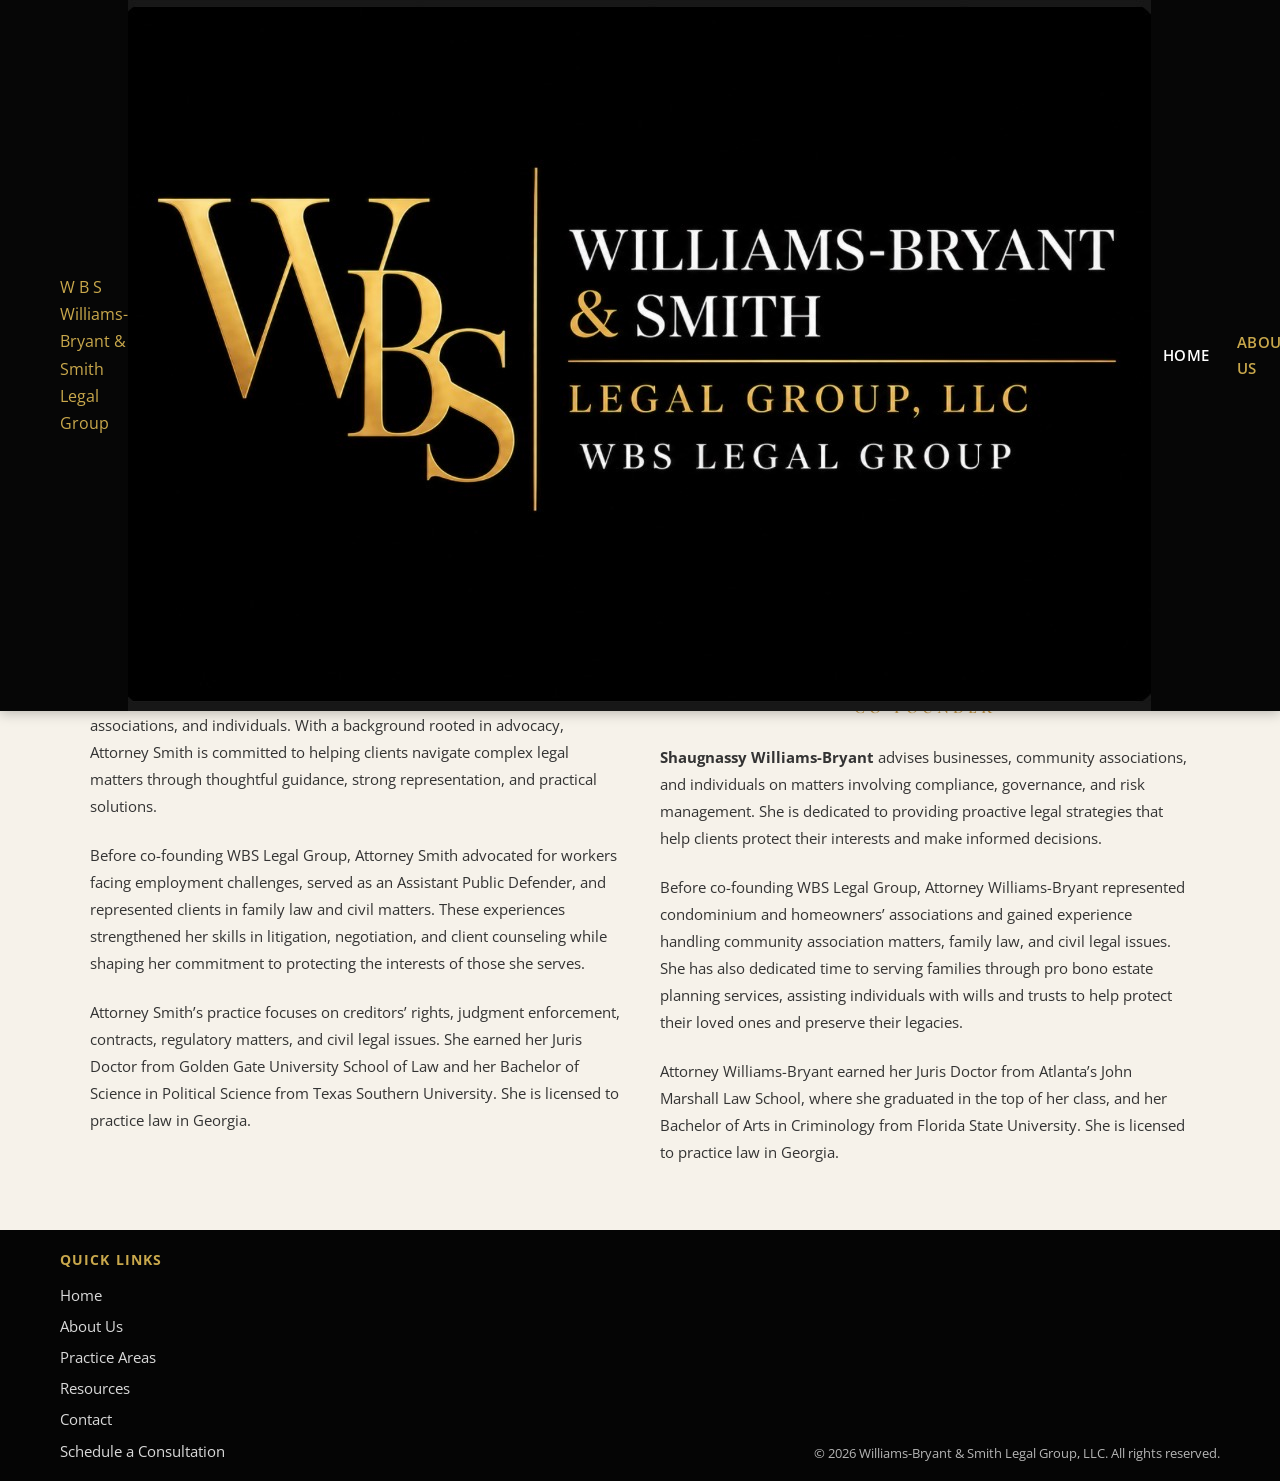
==== commit 321f4670: "Update navigation logo and add firm details" ====
--- a/about.html
+++ b/about.html
@@ -16,7 +16,20 @@
 <body>
   <header class="site-header">
     <nav class="navbar" aria-label="Main navigation">
-      <a href="index.html" class="nav-logo nav-logo--image" aria-label="WBS Legal Group home">
+      <a href="index.html" class="wbs-logo">
+
+  <div class="wbs-monogram">
+    <span class="letter w">W</span>
+    <span class="letter b">B</span>
+    <span class="letter s">S</span>
+  </div>
+
+  <div class="wbs-text">
+    <div class="firm-name">Williams-Bryant &amp; Smith</div>
+    <div class="firm-subtitle">Legal Group</div>
+  </div>
+
+</a>
         <img src="IMG_8970.jpeg" alt="WBS Legal Group logo" />
       </a>
       <button class="nav-toggle" id="navToggle" aria-expanded="false" aria-controls="navMenu" aria-label="Toggle navigation menu">
--- a/css/styles.css
+++ b/css/styles.css
@@ -641,3 +641,225 @@
 .attorney-bio p:last-child {
   margin-bottom: 0;
 }
+/* ===== Attorney card consistency patch ===== */
+.attorney-grid {
+  display: grid;
+  grid-template-columns: repeat(2, minmax(0, 1fr));
+  gap: 40px;
+  max-width: 1100px;
+  margin: 40px auto 0;
+}
+
+.attorney-card {
+  text-align: center;
+  font-family: "Open Sans", sans-serif;
+}
+
+.attorney-photo {
+  display: flex;
+  justify-content: center;
+}
+
+.attorney-photo img {
+  width: 220px;
+  height: 220px;
+  object-fit: cover;
+  object-position: center top;
+  border-radius: 50%;
+  display: block;
+  margin: 0 auto 20px;
+}
+
+.attorney-card h3 {
+  font-family: "Cormorant Garamond", serif;
+  font-size: 56px;
+  line-height: 1.05;
+  margin: 0 0 8px;
+  color: #050505;
+  text-align: center;
+}
+
+.attorney-card h4 {
+  color: #c79b4b;
+  text-transform: uppercase;
+  letter-spacing: 4px;
+  font-size: 16px;
+  margin: 0 0 26px;
+  text-align: center;
+}
+
+.attorney-bio p {
+  line-height: 1.8;
+  font-size: 15px;
+  color: #333;
+  text-align: left;
+  margin: 0 0 22px;
+}
+
+.attorney-bio p:last-child {
+  margin-bottom: 0;
+}
+
+@media (max-width: 900px) {
+  .attorney-grid { grid-template-columns: 1fr; gap: 28px; }
+  .attorney-photo img { width: 190px; height: 190px; }
+  .attorney-card h3 { font-size: 34px; }
+  .attorney-card h4 { font-size: 14px; letter-spacing: 3px; }
+}
+
+/* ===== Homepage Practice Areas Preview ===== */
+.home-practice-section {
+  background: #050505;
+  padding: 64px 18px;
+}
+
+.home-practice-container {
+  max-width: 1100px;
+  margin: auto;
+  text-align: center;
+}
+
+.home-practice-section h2 {
+  font-family: "Cormorant Garamond", serif;
+  font-size: clamp(2rem, 7vw, 3rem);
+  color: #ffffff;
+  margin-bottom: 14px;
+}
+
+.home-practice-intro {
+  max-width: 750px;
+  margin: 0 auto 36px;
+  font-family: "Open Sans", sans-serif;
+  color: #dddddd;
+  line-height: 1.7;
+  font-size: 0.98rem;
+}
+
+.home-practice-grid {
+  display: grid;
+  grid-template-columns: repeat(3, minmax(0, 1fr));
+  gap: 22px;
+}
+
+.home-practice-item {
+  text-align: center;
+  padding: 16px 10px 6px;
+  border-top: 1px solid #c79b4b;
+}
+
+.home-practice-item h3 {
+  font-family: "Cormorant Garamond", serif;
+  font-size: clamp(1.5rem, 4vw, 2rem);
+  color: #ffffff;
+  margin-bottom: 10px;
+  line-height: 1.2;
+}
+
+.home-practice-item p {
+  font-family: "Open Sans", sans-serif;
+  color: #cccccc;
+  line-height: 1.7;
+  font-size: 0.95rem;
+  margin: 0;
+}
+
+.practice-button {
+  display: inline-block;
+  margin-top: 30px;
+  padding: 12px 24px;
+  border: 1px solid #c79b4b;
+  color: #c79b4b;
+  text-decoration: none;
+  font-family: "Open Sans", sans-serif;
+  letter-spacing: 0.5px;
+  transition: .3s ease;
+  border-radius: 999px;
+}
+
+.practice-button:hover {
+  background: #c79b4b;
+  color: #050505;
+}
+
+@media (max-width: 900px) {
+  .home-practice-section { padding: 48px 14px; }
+  .home-practice-grid { grid-template-columns: 1fr; gap: 14px; }
+  .home-practice-intro { margin-bottom: 22px; font-size: 0.94rem; }
+  .home-practice-item { padding: 12px 6px 2px; }
+  .practice-button { margin-top: 22px; padding: 11px 20px; }
+}
+/* ===== Revert Practice Preview to original look ===== */
+.home-practice-section {
+  background: #050505;
+  padding: 80px 25px;
+}
+
+.home-practice-container {
+  max-width: 1100px;
+  margin: auto;
+  text-align: center;
+}
+
+.home-practice-section h2 {
+  font-family: "Cormorant Garamond", serif;
+  font-size: 48px;
+  color: #ffffff;
+  margin-bottom: 20px;
+}
+
+.home-practice-intro {
+  max-width: 750px;
+  margin: 0 auto 55px;
+  font-family: "Open Sans", sans-serif;
+  color: #dddddd;
+  line-height: 1.8;
+}
+
+.home-practice-grid {
+  display: grid;
+  grid-template-columns: repeat(3, 1fr);
+  gap: 45px;
+}
+
+.home-practice-item {
+  text-align: center;
+  padding: 25px;
+  border-top: 1px solid #c79b4b;
+  background: transparent;
+}
+
+.home-practice-item h3 {
+  font-family: "Cormorant Garamond", serif;
+  font-size: 32px;
+  color: #ffffff;
+  margin-bottom: 15px;
+}
+
+.home-practice-item p {
+  font-family: "Open Sans", sans-serif;
+  color: #cccccc;
+  line-height: 1.8;
+  font-size: 15px;
+}
+
+.practice-button {
+  display: inline-block;
+  margin-top: 45px;
+  padding: 14px 35px;
+  border: 1px solid #c79b4b;
+  color: #c79b4b;
+  text-decoration: none;
+  font-family: "Open Sans", sans-serif;
+  letter-spacing: 1px;
+  transition: .3s ease;
+  border-radius: 0;
+}
+
+.practice-button:hover {
+  background: #c79b4b;
+  color: #050505;
+}
+
+@media (max-width: 900px) {
+  .home-practice-grid { grid-template-columns: 1fr; gap: 20px; }
+}
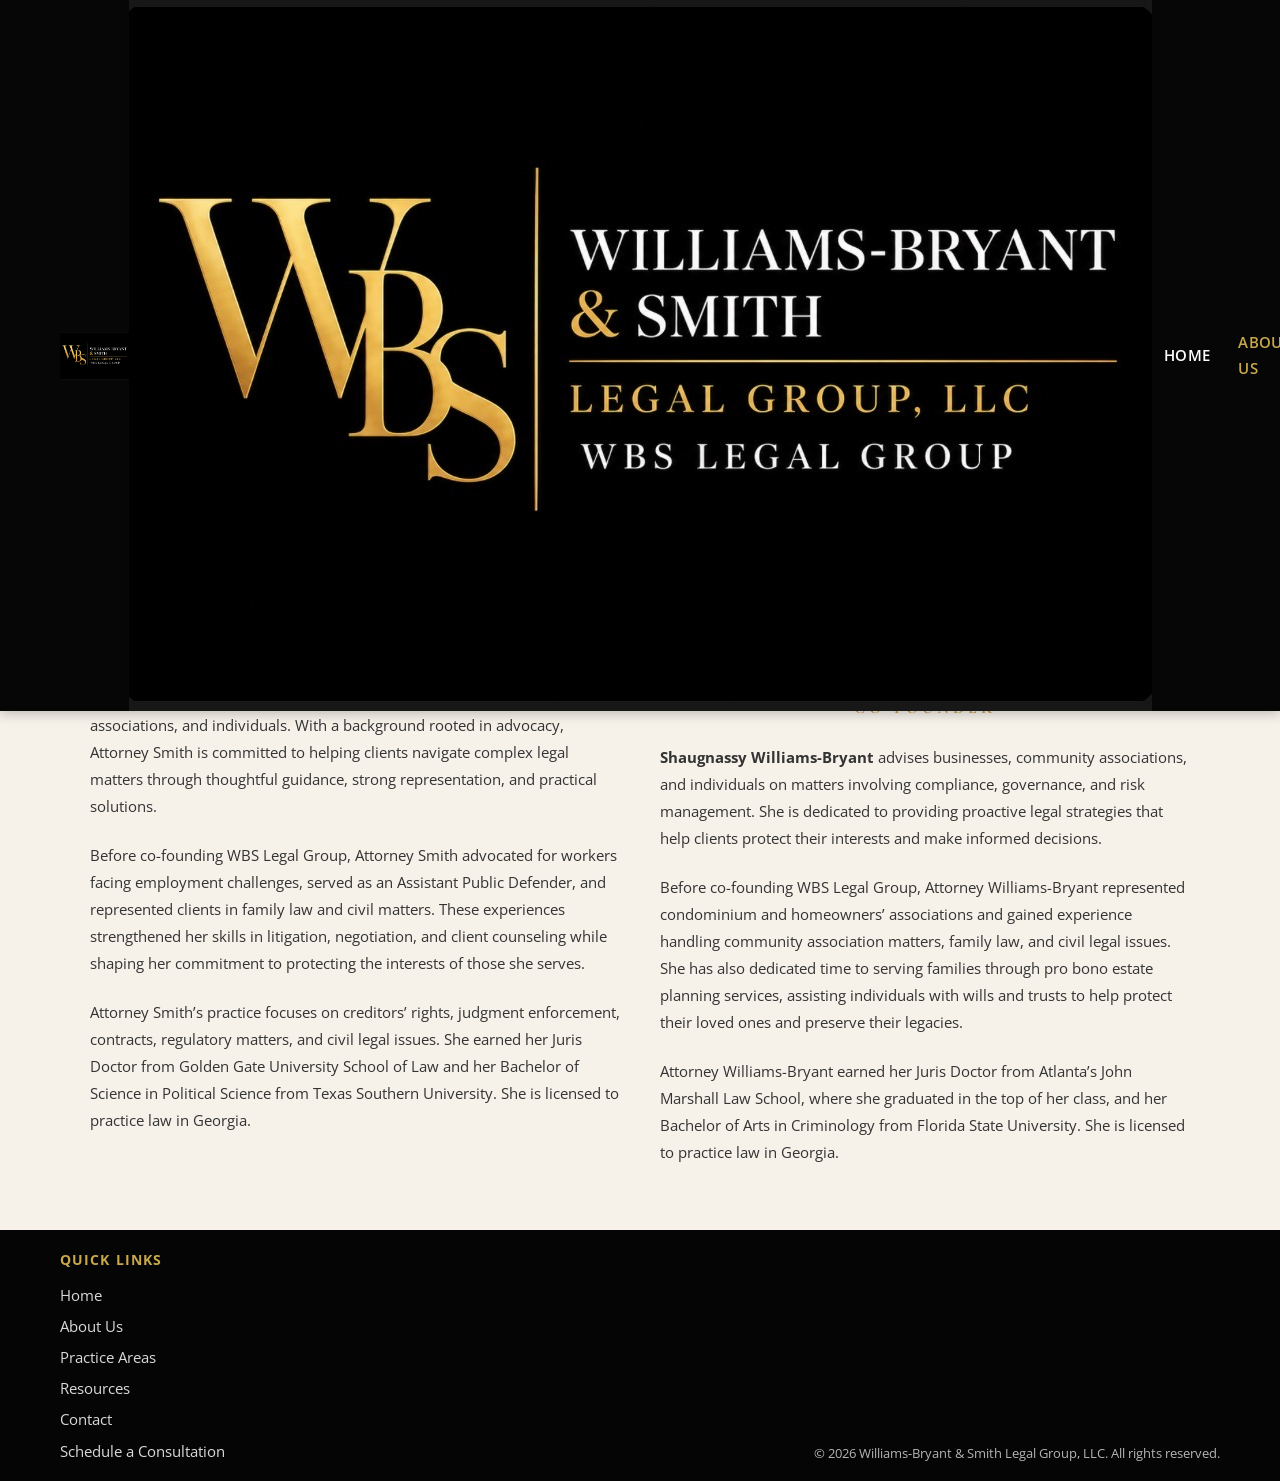
==== commit bab44df3: "Replace text logo with image logo in navigation Removed the text logo and added an image logo for na" ====
--- a/about.html
+++ b/about.html
@@ -16,19 +16,8 @@
 <body>
   <header class="site-header">
     <nav class="navbar" aria-label="Main navigation">
-      <a href="index.html" class="wbs-logo">
-
-  <div class="wbs-monogram">
-    <span class="letter w">W</span>
-    <span class="letter b">B</span>
-    <span class="letter s">S</span>
-  </div>
-
-  <div class="wbs-text">
-    <div class="firm-name">Williams-Bryant &amp; Smith</div>
-    <div class="firm-subtitle">Legal Group</div>
-  </div>
-
+      <a href="index.html" class="nav-logo nav-logo-image">
+  <img src="IMG_8970.jpeg" alt="WBS Legal Group logo">
 </a>
         <img src="IMG_8970.jpeg" alt="WBS Legal Group logo" />
       </a>
--- a/css/styles.css
+++ b/css/styles.css
@@ -707,87 +707,6 @@
   .attorney-card h4 { font-size: 14px; letter-spacing: 3px; }
 }
 
-/* ===== Homepage Practice Areas Preview ===== */
-.home-practice-section {
-  background: #050505;
-  padding: 64px 18px;
-}
-
-.home-practice-container {
-  max-width: 1100px;
-  margin: auto;
-  text-align: center;
-}
-
-.home-practice-section h2 {
-  font-family: "Cormorant Garamond", serif;
-  font-size: clamp(2rem, 7vw, 3rem);
-  color: #ffffff;
-  margin-bottom: 14px;
-}
-
-.home-practice-intro {
-  max-width: 750px;
-  margin: 0 auto 36px;
-  font-family: "Open Sans", sans-serif;
-  color: #dddddd;
-  line-height: 1.7;
-  font-size: 0.98rem;
-}
-
-.home-practice-grid {
-  display: grid;
-  grid-template-columns: repeat(3, minmax(0, 1fr));
-  gap: 22px;
-}
-
-.home-practice-item {
-  text-align: center;
-  padding: 16px 10px 6px;
-  border-top: 1px solid #c79b4b;
-}
-
-.home-practice-item h3 {
-  font-family: "Cormorant Garamond", serif;
-  font-size: clamp(1.5rem, 4vw, 2rem);
-  color: #ffffff;
-  margin-bottom: 10px;
-  line-height: 1.2;
-}
-
-.home-practice-item p {
-  font-family: "Open Sans", sans-serif;
-  color: #cccccc;
-  line-height: 1.7;
-  font-size: 0.95rem;
-  margin: 0;
-}
-
-.practice-button {
-  display: inline-block;
-  margin-top: 30px;
-  padding: 12px 24px;
-  border: 1px solid #c79b4b;
-  color: #c79b4b;
-  text-decoration: none;
-  font-family: "Open Sans", sans-serif;
-  letter-spacing: 0.5px;
-  transition: .3s ease;
-  border-radius: 999px;
-}
-
-.practice-button:hover {
-  background: #c79b4b;
-  color: #050505;
-}
-
-@media (max-width: 900px) {
-  .home-practice-section { padding: 48px 14px; }
-  .home-practice-grid { grid-template-columns: 1fr; gap: 14px; }
-  .home-practice-intro { margin-bottom: 22px; font-size: 0.94rem; }
-  .home-practice-item { padding: 12px 6px 2px; }
-  .practice-button { margin-top: 22px; padding: 11px 20px; }
-}
 /* ===== Revert Practice Preview to original look ===== */
 .home-practice-section {
   background: #050505;
@@ -863,3 +782,98 @@
 @media (max-width: 900px) {
   .home-practice-grid { grid-template-columns: 1fr; gap: 20px; }
 }
+.navbar{
+  min-height: 72px;
+  display:flex;
+  align-items:center;
+  justify-content:space-between;
+}
+
+.nav-logo img{
+  height: 48px;
+  width: auto;
+  display:block;
+}
+/* ===== FINAL: Homepage Practice Preview (scoped, safe) ===== */
+.home-practice-section {
+  background: #050505;
+  padding: 80px 25px;
+}
+
+.home-practice-container {
+  max-width: 1100px;
+  margin: auto;
+  text-align: center;
+}
+
+.home-practice-section h2 {
+  font-family: "Cormorant Garamond", serif;
+  font-size: 48px;
+  color: #ffffff;
+  margin-bottom: 20px;
+}
+
+.home-practice-intro {
+  max-width: 750px;
+  margin: 0 auto 55px;
+  font-family: "Open Sans", sans-serif;
+  color: #dddddd;
+  line-height: 1.8;
+}
+
+.home-practice-grid {
+  display: grid;
+  grid-template-columns: repeat(3, 1fr);
+  gap: 45px;
+}
+
+.home-practice-item {
+  text-align: center;
+  padding: 25px;
+  border-top: 1px solid #c79b4b;
+  background: transparent;
+}
+
+.home-practice-item h3 {
+  font-family: "Cormorant Garamond", serif;
+  font-size: 32px;
+  color: #ffffff;
+  margin-bottom: 15px;
+}
+
+.home-practice-item p {
+  font-family: "Open Sans", sans-serif;
+  color: #cccccc;
+  line-height: 1.8;
+  font-size: 15px;
+}
+
+/* scoped button so it only affects homepage preview */
+.home-practice-section .practice-button {
+  display: inline-block;
+  margin-top: 45px;
+  padding: 14px 35px;
+  border: 1px solid #c79b4b;
+  color: #c79b4b;
+  text-decoration: none;
+  font-family: "Open Sans", sans-serif;
+  letter-spacing: 1px;
+  transition: .3s ease;
+  border-radius: 0;
+}
+
+.home-practice-section .practice-button:hover {
+  background: #c79b4b;
+  color: #050505;
+}
+
+@media (max-width: 900px) {
+  .home-practice-grid {
+    grid-template-columns: 1fr;
+    gap: 20px;
+  }
+}
+/* Safety reset: keep global practice buttons untouched elsewhere */
+.practice-section .practice-button {
+  border-radius: 999px;
+}
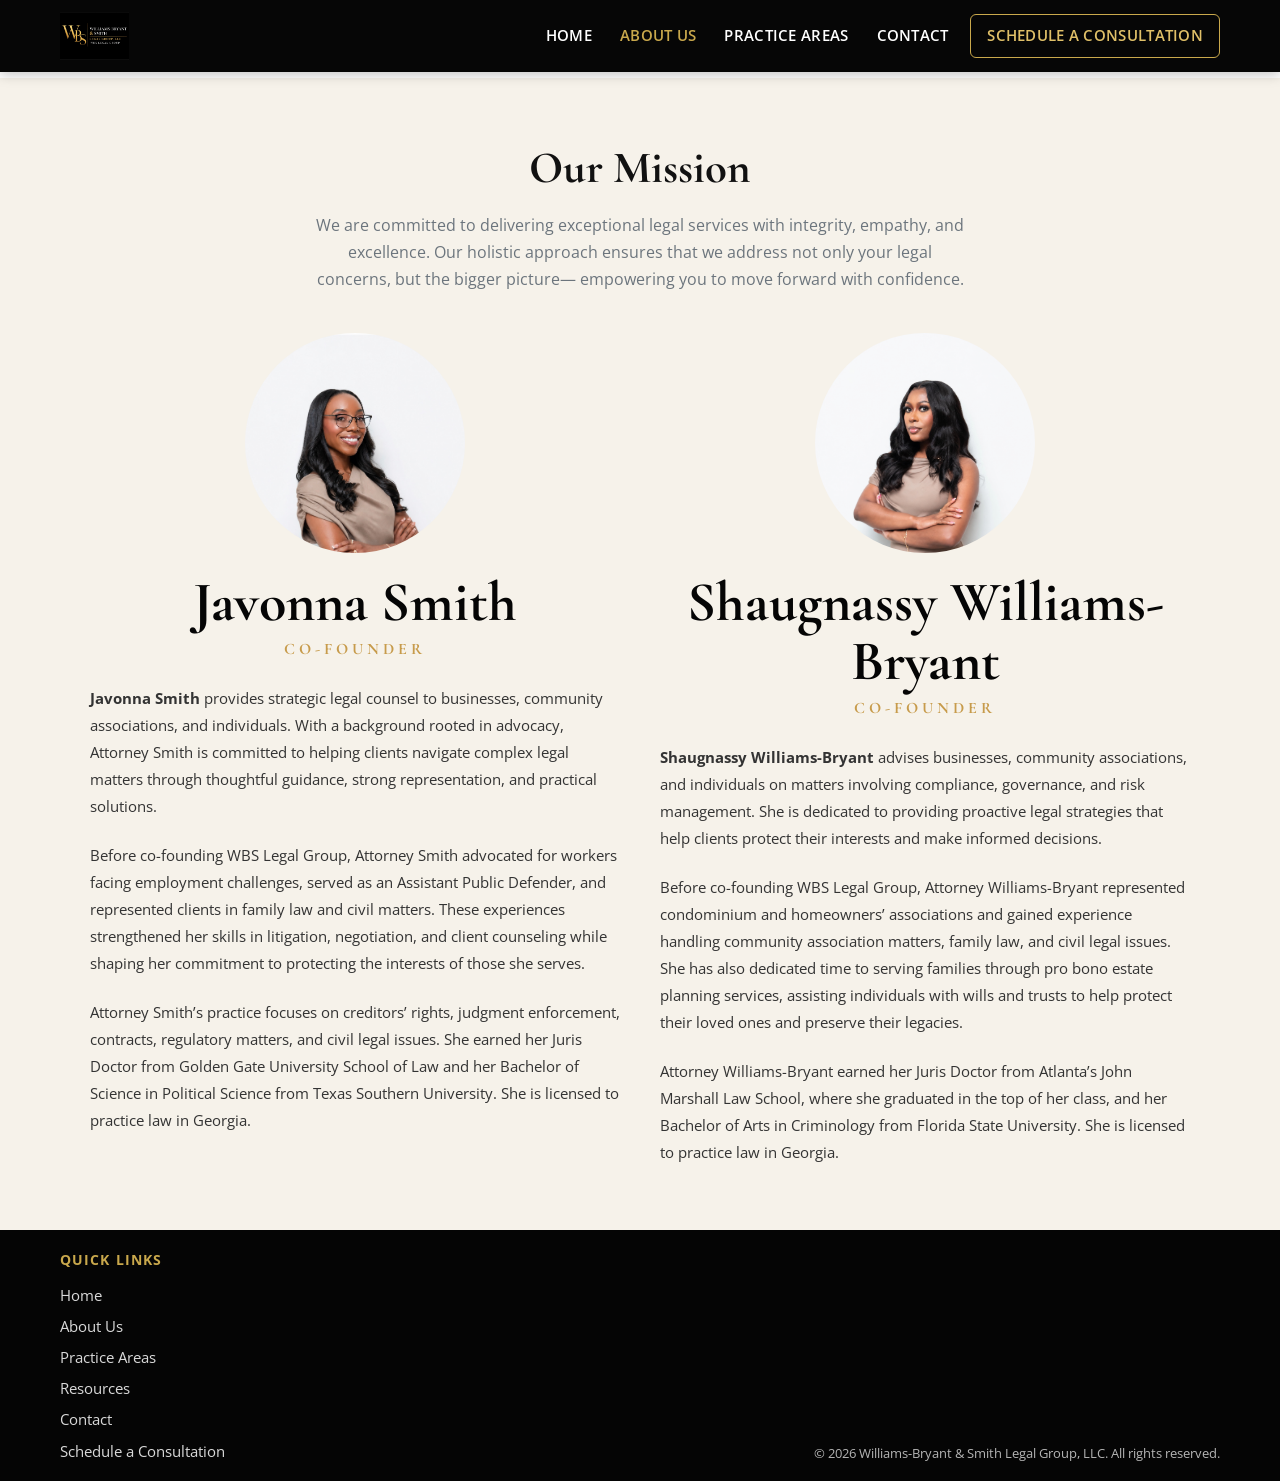
==== commit bf7b9c80: "Remove duplicate logo image in about.html Removed duplicate logo image from the navigation." ====
--- a/about.html
+++ b/about.html
@@ -19,8 +19,7 @@
       <a href="index.html" class="nav-logo nav-logo-image">
   <img src="IMG_8970.jpeg" alt="WBS Legal Group logo">
 </a>
-        <img src="IMG_8970.jpeg" alt="WBS Legal Group logo" />
-      </a>
+        
       <button class="nav-toggle" id="navToggle" aria-expanded="false" aria-controls="navMenu" aria-label="Toggle navigation menu">
         <span class="hamburger-bar"></span><span class="hamburger-bar"></span><span class="hamburger-bar"></span>
       </button>
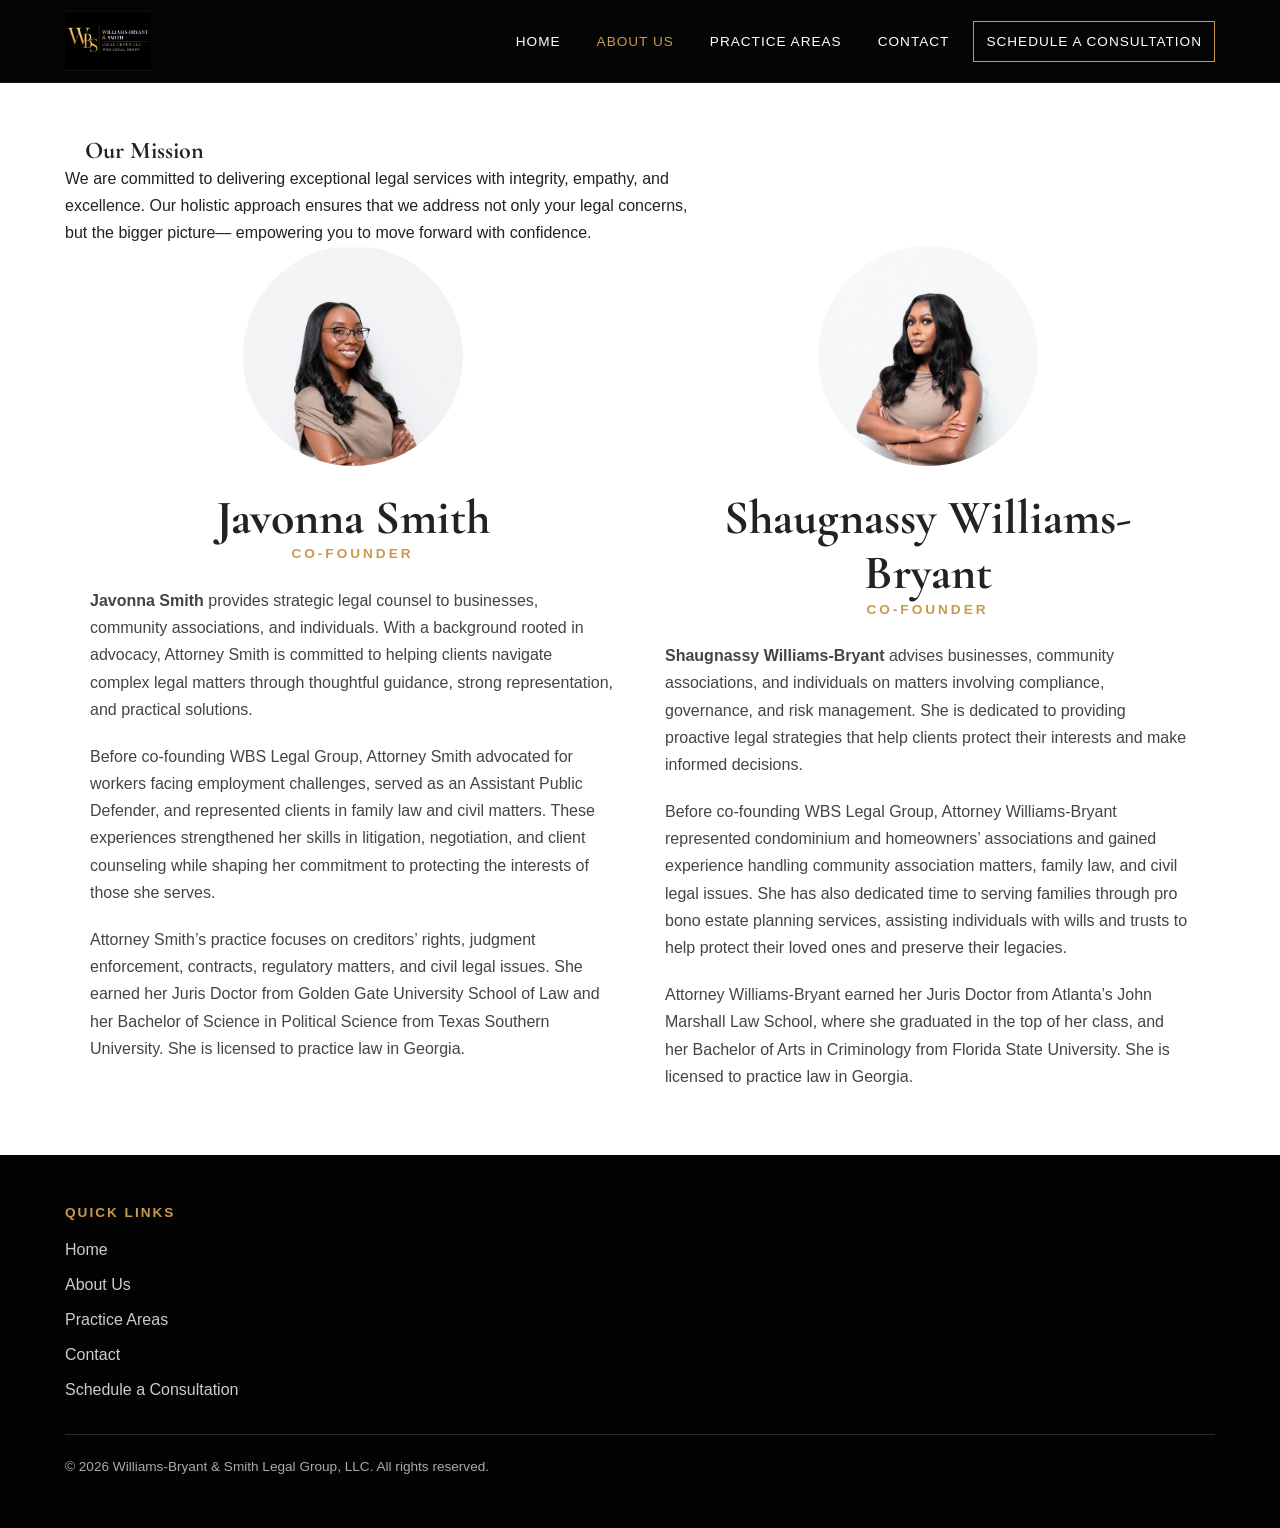
==== commit 7a16153b: "Remove Resources link from About Us page" ====
--- a/about.html
+++ b/about.html
@@ -88,7 +88,6 @@
           <li><a href="index.html">Home</a></li>
           <li><a href="about.html">About Us</a></li>
           <li><a href="practice-areas.html">Practice Areas</a></li>
-          <li><a href="resources.html">Resources</a></li>
           <li><a href="contact.html">Contact</a></li>
           <li><a href="consultation.html">Schedule a Consultation</a></li>
         </ul>
--- a/css/styles.css
+++ b/css/styles.css
@@ -1,879 +1,1303 @@
-/* ===================================================
-   WBS Legal Group – Main Stylesheet
-   Mobile-first responsive design
-   =================================================== */
-
-/* ---------- CSS Custom Properties ---------- */
+/* ==========================================================
+   WBS Legal Group - Luxury Boutique Law Firm Stylesheet
+   Clean responsive redesign
+   ========================================================== */
+
 :root {
-  --color-navy:       #111111;
-  --color-navy-dark:  #060606;
-  --color-gold:       #c9a84c;
-  --color-gold-light: #e0c068;
-  --color-white:      #ffffff;
-  --color-off-white:  #f6f2ea;
-  --color-light-gray: #e9ecef;
-  --color-mid-gray:   #6c757d;
-  --color-dark-text:  #212529;
-
-  --font-serif:  'Cormorant Garamond', Georgia, serif;
-  --font-sans:   'Open Sans', Arial, sans-serif;
-
-  --radius:      6px;
-  --shadow-sm:   0 2px 8px rgba(0,0,0,.08);
-  --shadow-md:   0 4px 20px rgba(0,0,0,.12);
-  --transition:  .25s ease;
-
-  --max-width:   1200px;
-  --nav-height:  88px;
-}
-
-/* ---------- Reset & Base ---------- */
-*, *::before, *::after { box-sizing: border-box; margin: 0; padding: 0; }
-
-html { font-size: 16px; }
+  --black: #050505;
+  --black-soft: #0d0d0d;
+  --gold: #c79b4b;
+  --gold-light: #e0c27a;
+  --white: #ffffff;
+  --cream: #f7f3eb;
+  --gray: #6d6d6d;
+  --text: #222;
+
+  --serif: "Cormorant Garamond", Georgia, serif;
+  --sans: "Montserrat", Arial, sans-serif;
+
+  --max-width: 1200px;
+  --nav-height: 82px;
+
+  --radius: 18px;
+  --shadow: 0 12px 35px rgba(0,0,0,.12);
+  --transition: .3s ease;
+}
+
+
+/* ================= RESET ================= */
+
+*,
+*::before,
+*::after {
+  box-sizing: border-box;
+  margin: 0;
+  padding: 0;
+}
+
+
+html {
+  scroll-behavior: smooth;
+}
+
 
 body {
-  font-family: var(--font-sans);
-  color: var(--color-dark-text);
-  background: var(--color-white);
+  font-family: var(--sans);
+  color: var(--text);
+  background: var(--white);
   line-height: 1.7;
   overflow-x: hidden;
 }
 
-img, svg { display: block; max-width: 100%; }
+
+img {
+  display: block;
+  max-width: 100%;
+}
+
 
 a {
-  color: var(--color-gold);
   text-decoration: none;
-  transition: color var(--transition);
-}
-a:hover, a:focus-visible { color: var(--color-gold-light); text-decoration: underline; }
-
-ul { list-style: none; }
-
-address { font-style: normal; }
-
-h1, h2, h3, h4 {
-  font-family: var(--font-serif);
-  line-height: 1.2;
-  color: #111;
-}
-
-/* ---------- Utility ---------- */
-.container {
+}
+
+
+ul {
+  list-style: none;
+}
+
+
+h1,
+h2,
+h3,
+h4 {
+  font-family: var(--serif);
+  line-height: 1.15;
+}
+
+
+/* ================= CONTAINER ================= */
+
+.container,
+.section-container {
   width: 100%;
   max-width: var(--max-width);
-  margin-inline: auto;
-  padding-inline: 1.25rem;
-}
-
-.bg-light { background: var(--color-off-white); }
-.bg-dark  { background: #0b0b0b; }
-
-.section { padding-block: 4rem; }
-
-.section__heading {
-  font-size: clamp(1.8rem, 3.5vw, 2.8rem);
-  margin-bottom: 1rem;
-}
-
-.section__heading--light { color: var(--color-white); }
-.section__heading--gold  { color: var(--color-gold-light); }
-
-.section__desc {
-  max-width: 60ch;
-  color: var(--color-mid-gray);
-  margin-bottom: 2rem;
-}
-
-.section__intro { text-align: center; }
-.section__intro .section__desc { margin-inline: auto; }
-
-.center { text-align: center; }
-
-.section__actions {
-  display: flex;
-  justify-content: center;
-  margin-top: 1.25rem;
-}
-
-/* ---------- Buttons ---------- */
-.btn {
-  display: inline-block;
-  padding: .75rem 1.5rem;
-  border-radius: var(--radius);
-  font-family: var(--font-sans);
-  font-weight: 600;
-  font-size: .95rem;
-  cursor: pointer;
-  transition: background var(--transition), color var(--transition), border-color var(--transition);
-  border: 2px solid transparent;
-  text-align: center;
-}
-
-.btn--primary {
-  background: var(--color-gold);
-  color: #111;
-  border-color: var(--color-gold);
-}
-.btn--primary:hover, .btn--primary:focus-visible {
-  background: var(--color-gold-light);
-  border-color: var(--color-gold-light);
-  color: #111;
-  text-decoration: none;
-}
-
-.btn--outline-dark {
-  background: transparent;
-  color: #111;
-  border-color: #111;
-}
-.btn--outline-dark:hover, .btn--outline-dark:focus-visible {
-  background: #111;
-  color: #fff;
-  text-decoration: none;
-}
-
-/* ---------- Navigation ---------- */
+  margin: auto;
+  padding-left: 25px;
+  padding-right: 25px;
+}
+
+
+/* ================= HEADER ================= */
+
+
 .site-header {
   position: fixed;
   top: 0;
-  inset-inline: 0;
+  width: 100%;
   z-index: 1000;
-  background: #060606;
-  box-shadow: 0 2px 12px rgba(0,0,0,.25);
-}
+  background: var(--black);
+  border-bottom: 1px solid rgba(255,255,255,.08);
+}
+
 
 .navbar {
-  display: flex;
-  align-items: center;
-  justify-content: space-between;
-  min-height: var(--nav-height);
-  padding-inline: 1.25rem;
   max-width: var(--max-width);
-  margin-inline: auto;
-}
-
-.nav-logo { flex-shrink: 0; text-decoration: none; }
-.nav-logo--image img {
-  width: auto;
-  height: 64px;
-  object-fit: contain;
-}
-
-.nav-toggle {
-  display: flex;
-  flex-direction: column;
-  justify-content: center;
-  gap: 5px;
-  background: none;
-  border: none;
-  cursor: pointer;
-  padding: .5rem;
-  border-radius: var(--radius);
-  transition: background var(--transition);
-}
-.nav-toggle:hover, .nav-toggle:focus-visible { background: rgba(255,255,255,.1); outline: none; }
-
-.hamburger-bar {
-  display: block;
-  width: 24px;
-  height: 2px;
-  background: var(--color-white);
-  border-radius: 2px;
-  transition: transform var(--transition), opacity var(--transition);
-}
-
-.nav-toggle[aria-expanded="true"] .hamburger-bar:nth-child(1) { transform: translateY(7px) rotate(45deg); }
-.nav-toggle[aria-expanded="true"] .hamburger-bar:nth-child(2) { opacity: 0; }
-.nav-toggle[aria-expanded="true"] .hamburger-bar:nth-child(3) { transform: translateY(-7px) rotate(-45deg); }
-
-.nav-menu {
-  display: none;
-  flex-direction: column;
-  position: absolute;
-  top: var(--nav-height);
-  left: 0;
-  right: 0;
-  background: #0f0f0f;
-  padding: 1rem 1.25rem 1.2rem;
-  border-top: 1px solid rgba(255,255,255,.08);
-  gap: .3rem;
-}
-.nav-menu.is-open { display: flex; }
-
-.nav-link {
-  display: block;
-  padding: .6rem .75rem;
-  color: #fff;
-  font-weight: 600;
-  font-size: .92rem;
-  text-transform: uppercase;
-  letter-spacing: .02em;
-  border-radius: var(--radius);
-  text-decoration: none;
-}
-.nav-link:hover, .nav-link:focus-visible {
-  background: rgba(255,255,255,.08);
-  color: var(--color-gold);
-  text-decoration: none;
-}
-
-.nav-link--cta {
-  margin-top: .4rem;
-  background: transparent;
-  color: var(--color-gold-light);
-  border: 1px solid var(--color-gold);
-  text-align: center;
-}
-.nav-link--cta:hover, .nav-link--cta:focus-visible {
-  background: var(--color-gold);
-  color: #111;
-}
-
-.nav-link--active { color: var(--color-gold) !important; }
-
-@media (min-width: 980px) {
-  .nav-toggle { display: none; }
-
-  .nav-menu {
-    display: flex;
-    flex-direction: row;
-    align-items: center;
-    position: static;
-    background: none;
-    padding: 0;
-    border: none;
-    gap: .25rem;
-  }
-
-  .nav-link--cta {
-    margin-top: 0;
-    margin-left: .35rem;
-    padding: .5rem 1rem;
-  }
-}
-
-/* ---------- Hero ---------- */
-.hero {
-  position: relative;
-  background: #050505;
-  padding-top: var(--nav-height);
-}
-
-.hero__overlay {
-  position: absolute;
-  inset: 0;
-  background: linear-gradient(to right, rgba(0,0,0,.35), rgba(0,0,0,.15));
-  pointer-events: none;
-}
-
-.hero__grid {
-  position: relative;
-  z-index: 1;
-  display: grid;
-  gap: 1.5rem;
-  align-items: center;
-  min-height: calc(100svh - var(--nav-height));
-  padding-block: 2rem;
-}
-
-.hero__content { color: #fff; }
-
-.hero__heading {
-  font-size: clamp(2.2rem, 6vw, 4.7rem);
-  color: #fff;
-  margin-bottom: 1rem;
-  line-height: 1.05;
-}
-.hero__heading span {
-  color: var(--color-gold-light);
-  font-style: italic;
-}
-
-.hero__sub {
-  font-size: clamp(1rem, 2.4vw, 1.2rem);
-  color: rgba(255,255,255,.9);
-  max-width: 55ch;
-  margin-bottom: 1.6rem;
-}
-
-.hero__image-wrap { display: flex; justify-content: center; }
-.hero__image {
-  width: 100%;
-  max-height: 70vh;
-  object-fit: cover;
-  border-radius: 4px;
-}
-
-@media (min-width: 980px) {
-  .hero__grid { grid-template-columns: 1fr 1.1fr; }
-  .hero__image { max-height: 82vh; }
-}
-
-/* ---------- Values ---------- */
-.values-strip {
-  background: #080808;
-  color: #fff;
-  border-top: 1px solid #222;
-}
-.values__grid {
-  display: grid;
-  gap: 1rem;
-  margin-top: 1.2rem;
-}
-.values__grid--four { grid-template-columns: 1fr; }
-
-.value__card {
-  padding: 1rem;
-  border: 1px solid #222;
-  background: #0d0d0d;
-}
-.value__card h3 { color: #fff; margin-bottom: .35rem; font-size: 1.15rem; }
-.value__card p { color: #cac5bb; font-size: .95rem; }
-
-@media (min-width: 640px) {
-  .values__grid--four { grid-template-columns: repeat(2, 1fr); }
-}
-@media (min-width: 980px) {
-  .values__grid--four { grid-template-columns: repeat(4, 1fr); }
-}
-
-/* ---------- Practice (Homepage condensed) ---------- */
-.practice__grid {
-  display: grid;
-  gap: 1rem;
-  grid-template-columns: 1fr;
-}
-.practice__grid--condensed {
-  grid-template-columns: repeat(auto-fit, minmax(180px, 1fr));
-}
-.practice__card {
-  background: #fff;
-  border-radius: var(--radius);
-  padding: 1.2rem 1rem;
-  border: 1px solid #e8dfd2;
-  box-shadow: var(--shadow-sm);
-  text-align: center;
-}
-.practice__card h3 {
-  margin: 0;
-  font-size: 1.03rem;
-  color: #111;
-}
-
-/* ---------- Contact strip ---------- */
-.contact__grid { display: grid; gap: 2rem; }
-.contact__grid--simple { grid-template-columns: 1fr; }
-
-.contact__info-text {
-  color: rgba(255,255,255,.85);
-  margin-bottom: 1.2rem;
-  max-width: 60ch;
-}
-
-.contact__details { display: flex; flex-direction: column; gap: .8rem; margin-bottom: 1.2rem; }
-
-.contact__detail-row {
-  display: flex;
-  align-items: flex-start;
-  gap: .6rem;
-  color: rgba(255,255,255,.9);
-}
-.contact__detail-row a { color: var(--color-gold-light); }
-.contact__detail-row a:hover { color: #fff; }
-.contact__detail-icon { font-size: 1.05rem; flex-shrink: 0; margin-top: .1rem; }
-
-/* ---------- Footer (simplified) ---------- */
-.site-footer {
-  background: #050505;
-  color: rgba(255,255,255,.85);
-  padding-top: 2.2rem;
-}
-
-.footer__grid { display: grid; gap: 1.5rem; padding-bottom: 1.6rem; }
-.footer__grid--simple { grid-template-columns: 1fr; }
-
-.footer__nav h4 {
-  color: var(--color-gold);
-  font-family: var(--font-sans);
-  font-size: .85rem;
-  font-weight: 700;
-  letter-spacing: .08em;
-  text-transform: uppercase;
-  margin-bottom: .8rem;
-}
-
-.footer__nav ul { display: grid; gap: .4rem; }
-
-.footer__nav a {
-  color: rgba(255,255,255,.85);
-  font-size: .93rem;
-}
-.footer__nav a:hover { color: var(--color-gold); text-decoration: none; }
-
-.footer__bottom {
-  border-top: 1px solid rgba(255,255,255,.12);
-  padding-top: 1rem;
-  font-size: .86rem;
-  color: rgba(255,255,255,.7);
-}
-.footer__bottom--simple { text-align: left; }
-
-@media (min-width: 768px) {
-  .footer__grid--simple {
-    grid-template-columns: 1fr auto;
-    align-items: end;
-  }
-  .footer__bottom--simple { text-align: right; border-top: none; padding-top: 0; }
-}
-
-/* ---------- Focus Visible Accessibility ---------- */
-:focus-visible {
-  outline: 3px solid var(--color-gold);
-  outline-offset: 2px;
-}
-/* ===== V2 COMPACT OVERRIDES ===== */
-:root {
-  --nav-height: 78px;
-}
-
-.section--compact { padding-block: 2.4rem; }
-
-.hero--compact {
-  min-height: auto;
-  padding-top: var(--nav-height);
-}
-
-.hero__grid--tight {
-  min-height: auto;
-  padding-block: 1.6rem 1.2rem;
-  gap: 1rem;
-}
-
-.hero__image--compact {
-  max-height: 52vh;
-  width: 100%;
-  object-fit: cover;
-  border-radius: 6px;
-}
-
-.values__grid--tight { gap: .7rem; }
-.values__grid--tight .value__card { padding: .8rem; }
-
-.practice__grid--condensed .practice__card {
-  padding: .85rem .7rem;
-}
-
-.section__intro .section__desc {
-  margin-bottom: 1.1rem;
-}
-
-.contact__info .btn {
-  margin-top: .35rem;
-}
-
-.site-footer {
-  padding-top: 1.4rem;
-}
-
-.footer__grid--simple {
-  gap: .9rem;
-  padding-bottom: 1rem;
-}
-
-.footer__nav ul { gap: .25rem; }
-.footer__bottom { padding-top: .55rem; font-size: .8rem; }
-
-@media (max-width: 767px) {
-  .navbar { min-height: var(--nav-height); }
-
-  .nav-logo--image img {
-    height: 50px;
-    max-width: 190px;
-    object-fit: contain;
-  }
-
-  .nav-menu {
-    top: var(--nav-height);
-    padding: .7rem 1rem .85rem;
-    gap: .15rem;
-  }
-
-  .nav-link {
-    padding: .48rem .6rem;
-    font-size: .88rem;
-  }
-
-  .hero__heading {
-    font-size: clamp(1.75rem, 8.1vw, 2.4rem);
-    margin-bottom: .65rem;
-  }
-
-  .hero__sub {
-    font-size: .95rem;
-    line-height: 1.5;
-    margin-bottom: .9rem;
-  }
-
-  .hero__actions .btn {
-    width: 100%;
-    max-width: 320px;
-  }
-
-  .hero__image--compact { max-height: 36vh; }
-
-  .section__heading {
-    font-size: clamp(1.45rem, 7vw, 2rem);
-    margin-bottom: .45rem;
-  }
-
-  .value__card h3, .practice__card h3 { font-size: 1rem; }
-
-  .contact__detail-row { font-size: .95rem; }
-
-  .footer__nav a { font-size: .9rem; }
-}
-/* ===== Floating Mobile CTA ===== */
-.floating-cta {
-  position: fixed;
-  right: 14px;
-  bottom: 16px;
-  z-index: 1200;
-  background: var(--color-gold);
-  color: #111;
-  font-weight: 700;
-  font-size: .9rem;
-  text-decoration: none;
-  border-radius: 999px;
-  padding: .72rem 1rem;
-  box-shadow: 0 8px 22px rgba(0,0,0,.28);
-  border: 1px solid rgba(0,0,0,.12);
-}
-
-.floating-cta:hover,
-.floating-cta:focus-visible {
-  background: var(--color-gold-light);
-  color: #111;
-  text-decoration: none;
-}
-
-@media (min-width: 980px) {
-  .floating-cta { display: none; }
-}
-/* ===== Attorneys Section ===== */
-.attorneys-section {
-  background: #ffffff;
-  padding: 70px 20px;
-}
-
-.attorneys-section h2 {
-  text-align: center;
-  font-family: "Cormorant Garamond", serif;
-  font-size: 42px;
-  color: #050505;
-  margin-bottom: 15px;
-}
-
-.section-intro {
-  text-align: center;
-  max-width: 750px;
-  margin: 0 auto 50px;
-  font-family: "Open Sans", sans-serif;
-  color: #444;
-}
-
-.attorney-grid {
-  display: grid;
-  grid-template-columns: repeat(2, 1fr);
-  gap: 40px;
-  max-width: 1100px;
-  margin: auto;
-}
-
-.attorney-card {
-  text-align: center;
-  font-family: "Open Sans", sans-serif;
-}
-
-.attorney-photo img {
-  width: 220px;
-  height: 220px;
-  object-fit: cover;
-  border-radius: 50%;
-  margin: 0 auto 20px;
-}
-
-.attorney-card h3 {
-  font-family: "Cormorant Garamond", serif;
-  font-size: 34px;
-  margin-bottom: 5px;
-  color: #050505;
-}
-
-.attorney-card h4 {
-  color: #c79b4b;
-  text-transform: uppercase;
-  letter-spacing: 2px;
-  font-size: 14px;
-  margin-bottom: 20px;
-}
-
-.attorney-card p {
-  line-height: 1.8;
-  font-size: 15px;
-  color: #333;
-  text-align: left;
-  margin-bottom: 18px;
-}
-
-@media (max-width: 900px) {
-  .attorney-grid { grid-template-columns: 1fr; }
-  .attorney-photo img { width: 190px; height: 190px; }
-  .attorneys-section h2 { font-size: 34px; }
-  .attorney-card h3 { font-size: 30px; }
-}
-/* attorney paragraph spacing */
-.attorney-bio p {
-  margin-bottom: 22px;
-}
-
-.attorney-bio p:last-child {
-  margin-bottom: 0;
-}
-/* ===== Attorney card consistency patch ===== */
-.attorney-grid {
-  display: grid;
-  grid-template-columns: repeat(2, minmax(0, 1fr));
-  gap: 40px;
-  max-width: 1100px;
-  margin: 40px auto 0;
-}
-
-.attorney-card {
-  text-align: center;
-  font-family: "Open Sans", sans-serif;
-}
-
-.attorney-photo {
-  display: flex;
-  justify-content: center;
-}
-
-.attorney-photo img {
-  width: 220px;
-  height: 220px;
-  object-fit: cover;
-  object-position: center top;
-  border-radius: 50%;
-  display: block;
-  margin: 0 auto 20px;
-}
-
-.attorney-card h3 {
-  font-family: "Cormorant Garamond", serif;
-  font-size: 56px;
-  line-height: 1.05;
-  margin: 0 0 8px;
-  color: #050505;
-  text-align: center;
-}
-
-.attorney-card h4 {
-  color: #c79b4b;
-  text-transform: uppercase;
-  letter-spacing: 4px;
-  font-size: 16px;
-  margin: 0 0 26px;
-  text-align: center;
-}
-
-.attorney-bio p {
-  line-height: 1.8;
-  font-size: 15px;
-  color: #333;
-  text-align: left;
-  margin: 0 0 22px;
-}
-
-.attorney-bio p:last-child {
-  margin-bottom: 0;
-}
-
-@media (max-width: 900px) {
-  .attorney-grid { grid-template-columns: 1fr; gap: 28px; }
-  .attorney-photo img { width: 190px; height: 190px; }
-  .attorney-card h3 { font-size: 34px; }
-  .attorney-card h4 { font-size: 14px; letter-spacing: 3px; }
-}
-
-/* ===== Revert Practice Preview to original look ===== */
-.home-practice-section {
-  background: #050505;
-  padding: 80px 25px;
-}
-
-.home-practice-container {
-  max-width: 1100px;
-  margin: auto;
-  text-align: center;
-}
-
-.home-practice-section h2 {
-  font-family: "Cormorant Garamond", serif;
-  font-size: 48px;
-  color: #ffffff;
-  margin-bottom: 20px;
-}
-
-.home-practice-intro {
-  max-width: 750px;
-  margin: 0 auto 55px;
-  font-family: "Open Sans", sans-serif;
-  color: #dddddd;
-  line-height: 1.8;
-}
-
-.home-practice-grid {
-  display: grid;
-  grid-template-columns: repeat(3, 1fr);
-  gap: 45px;
-}
-
-.home-practice-item {
-  text-align: center;
-  padding: 25px;
-  border-top: 1px solid #c79b4b;
-  background: transparent;
-}
-
-.home-practice-item h3 {
-  font-family: "Cormorant Garamond", serif;
-  font-size: 32px;
-  color: #ffffff;
-  margin-bottom: 15px;
-}
-
-.home-practice-item p {
-  font-family: "Open Sans", sans-serif;
-  color: #cccccc;
-  line-height: 1.8;
-  font-size: 15px;
-}
-
-.practice-button {
-  display: inline-block;
-  margin-top: 45px;
-  padding: 14px 35px;
-  border: 1px solid #c79b4b;
-  color: #c79b4b;
-  text-decoration: none;
-  font-family: "Open Sans", sans-serif;
-  letter-spacing: 1px;
-  transition: .3s ease;
-  border-radius: 0;
-}
-
-.practice-button:hover {
-  background: #c79b4b;
-  color: #050505;
-}
-
-@media (max-width: 900px) {
-  .home-practice-grid { grid-template-columns: 1fr; gap: 20px; }
-}
-.navbar{
-  min-height: 72px;
+  height: var(--nav-height);
+  margin:auto;
+  padding:0 25px;
   display:flex;
   align-items:center;
   justify-content:space-between;
 }
 
-.nav-logo img{
-  height: 48px;
-  width: auto;
+
+.nav-logo img {
+  height:60px;
+  width:auto;
+  object-fit:contain;
+}
+
+
+.nav-toggle {
+  background:none;
+  border:none;
+  cursor:pointer;
+}
+
+
+.nav-toggle span {
   display:block;
-}
-/* ===== FINAL: Homepage Practice Preview (scoped, safe) ===== */
+  width:28px;
+  height:3px;
+  margin:5px;
+  background:white;
+}
+
+
+
+.nav-menu {
+  display:none;
+  position:absolute;
+  top:var(--nav-height);
+  left:0;
+  width:100%;
+  background:#080808;
+  padding:20px;
+}
+
+
+.nav-menu.is-open {
+  display:flex;
+  flex-direction:column;
+}
+
+
+.nav-link {
+  color:white;
+  text-transform:uppercase;
+  letter-spacing:1px;
+  font-size:.85rem;
+  padding:12px;
+}
+
+
+.nav-link:hover,
+.nav-link--active {
+  color:var(--gold);
+}
+
+
+.nav-link--cta {
+  border:1px solid var(--gold);
+  text-align:center;
+  margin-top:10px;
+}
+
+
+@media(min-width:980px){
+
+.nav-toggle{
+ display:none;
+}
+
+.nav-menu{
+ display:flex;
+ position:static;
+ width:auto;
+ background:none;
+ padding:0;
+ flex-direction:row;
+ align-items:center;
+ gap:12px;
+}
+
+}
+
+
+
+/* ================= BUTTONS ================= */
+
+
+.btn,
+
+.home-practice-section .practice-button {
+
+display:inline-block;
+margin-top:45px;
+
+padding:14px 38px;
+
+border-radius:999px;
+
+background:#c79b4b;
+
+color:#050505;
+
+font-family:"Montserrat", sans-serif;
+
+font-weight:600;
+
+letter-spacing:1px;
+
+transition:.3s ease;
+
+}
+
+
+.home-practice-section .practice-button:hover {
+
+background:#e0c27a;
+
+color:#050505;
+
+}
+
+
+.btn--primary,
+.btn-primary {
+
+background:var(--gold);
+color:var(--black);
+
+}
+
+
+.btn--primary:hover,
+.btn-primary:hover {
+
+background:var(--gold-light);
+
+}
+
+
+.btn-outline {
+
+border:1px solid var(--gold);
+color:var(--gold);
+
+}
+
+
+.btn-outline:hover {
+
+background:var(--gold);
+color:var(--black);
+
+}
+
+
+
+/* ================= HERO ================= */
+
+
+.hero {
+
+background:var(--black);
+padding-top:var(--nav-height);
+min-height:100vh;
+
+}
+
+
+.hero__grid,
+.hero-container {
+
+max-width:var(--max-width);
+margin:auto;
+padding:60px 25px;
+
+display:grid;
+gap:50px;
+align-items:center;
+
+}
+
+
+.hero__heading,
+.hero h1 {
+
+font-size:clamp(2.8rem,6vw,5rem);
+color:white;
+
+}
+
+
+.hero__heading span,
+.hero h1 span {
+
+color:var(--gold);
+font-style:italic;
+
+}
+
+
+.hero__sub,
+.hero p {
+
+color:#ddd;
+font-size:1.1rem;
+max-width:550px;
+margin:25px 0;
+
+}
+
+
+
+.hero__image-wrap,
+.hero-image-container {
+
+display:flex;
+justify-content:center;
+
+}
+
+
+.hero__image,
+.hero-image {
+
+width:100%;
+height:auto;
+max-height:750px;
+object-fit:contain;
+border-radius:20px;
+
+}
+
+
+
+@media(min-width:980px){
+
+.hero__grid,
+.hero-container {
+
+grid-template-columns:1fr 1fr;
+
+}
+
+}
+/* ================= VALUES SECTION ================= */
+
+
+.values-strip,
+.values-section {
+
+background:var(--black);
+padding:80px 25px;
+
+}
+
+
+.values-strip h2,
+.values-section h2 {
+
+text-align:center;
+font-size:clamp(2rem,4vw,3rem);
+color:white;
+margin-bottom:25px;
+
+}
+
+
+
+.gold-divider {
+
+width:80px;
+height:3px;
+background:var(--gold);
+margin:0 auto 40px;
+
+}
+
+
+
+.values__grid,
+.values-grid {
+
+display:grid;
+grid-template-columns:1fr;
+gap:25px;
+max-width:1100px;
+margin:auto;
+
+}
+
+
+
+.value__card,
+.value-card {
+
+background:#0b0b0b;
+border:1px solid rgba(199,155,75,.35);
+border-radius:var(--radius);
+padding:30px;
+text-align:center;
+transition:var(--transition);
+
+}
+
+
+
+.value__card:hover,
+.value-card:hover {
+
+transform:translateY(-5px);
+border-color:var(--gold);
+box-shadow:var(--shadow);
+
+}
+
+
+
+.value__card h3,
+.value-card h3 {
+
+font-size:2rem;
+color:white;
+margin-bottom:12px;
+
+}
+
+
+
+.value__card p,
+.value-card p {
+
+color:#cfcfcf;
+font-size:.95rem;
+
+}
+
+
+@media(min-width:700px){
+
+.values__grid,
+.values-grid {
+
+grid-template-columns:repeat(2,1fr);
+
+}
+
+}
+
+
+
+@media(min-width:1000px){
+
+.values__grid,
+.values-grid {
+
+grid-template-columns:repeat(4,1fr);
+
+}
+
+}
+
+
+
+
+
+/* ================= HOMEPAGE PRACTICE AREA ================= */
+
+
 .home-practice-section {
+
+background:#050505;
+padding:90px 25px;
+}
+
+
+.home-practice-container {
+
+max-width:1100px;
+margin:auto;
+text-align:center;
+
+}
+
+
+.home-practice-section h2 {
+
+font-size:clamp(2.2rem,5vw,3.5rem);
+color:white;
+margin-bottom:20px;
+
+}
+
+
+
+.home-practice-intro {
+
+max-width:750px;
+margin:0 auto 50px;
+color:#d6d6d6;
+line-height:1.8;
+
+}
+
+
+
+.home-practice-grid,
+.practice-preview-grid {
+
+display:grid;
+grid-template-columns:1fr;
+gap:30px;
+
+}
+
+
+
+.home-practice-item,
+.practice-preview-card {
+
+border:1px solid rgba(199,155,75,.45);
+background:#0b0b0b;
+border-radius:var(--radius);
+padding:35px 25px;
+text-align:center;
+transition:var(--transition);
+
+}
+
+
+
+.home-practice-item:hover,
+.practice-preview-card:hover {
+
+transform:translateY(-6px);
+border-color:var(--gold);
+box-shadow:var(--shadow);
+
+}
+
+
+
+.home-practice-item h3,
+.practice-preview-card h3 {
+
+color:white;
+font-size:2rem;
+margin-bottom:15px;
+
+}
+
+
+
+.home-practice-item p,
+.practice-preview-card p {
+
+color:#cfcfcf;
+line-height:1.7;
+
+}
+
+
+
+@media(min-width:900px){
+
+.home-practice-grid,
+.practice-preview-grid {
+
+grid-template-columns:repeat(3,1fr);
+
+}
+
+}
+
+
+
+
+/* ================= PRACTICE PAGE ================= */
+
+
+.practice-page {
+
+background:var(--cream);
+padding:110px 25px 80px;
+
+}
+
+
+
+.practice-container {
+
+max-width:1100px;
+margin:auto;
+
+}
+
+
+
+.practice-page h1 {
+
+text-align:center;
+font-size:clamp(3rem,6vw,4rem);
+margin-bottom:20px;
+color:var(--black);
+
+}
+
+
+
+.practice-intro {
+
+max-width:800px;
+margin:0 auto 70px;
+text-align:center;
+color:#555;
+font-size:1.05rem;
+
+}
+
+
+
+.practice-area {
+
+background:white;
+border:1px solid rgba(199,155,75,.45);
+border-radius:25px;
+padding:45px;
+margin-bottom:35px;
+box-shadow:0 10px 30px rgba(0,0,0,.08);
+position:relative;
+overflow:hidden;
+
+}
+
+
+
+.practice-area::before {
+
+content:"";
+position:absolute;
+top:0;
+left:0;
+width:6px;
+height:100%;
+background:var(--gold);
+
+}
+
+
+
+.practice-area h2 {
+
+font-size:2.5rem;
+margin-bottom:15px;
+
+}
+
+
+
+.practice-area .gold-line {
+
+width:65px;
+height:3px;
+background:var(--gold);
+margin-bottom:25px;
+
+}
+
+
+
+.practice-area p {
+
+color:#444;
+line-height:1.8;
+
+}
+
+
+
+.practice-area h3 {
+
+font-family:var(--sans);
+text-transform:uppercase;
+letter-spacing:2px;
+font-size:.85rem;
+color:var(--gold);
+margin:30px 0 15px;
+
+}
+
+
+
+.practice-area ul {
+
+display:grid;
+grid-template-columns:1fr;
+gap:8px;
+padding-left:20px;
+
+}
+
+
+
+.practice-area li {
+
+position:relative;
+color:#333;
+
+}
+
+
+
+.practice-area li::before {
+
+content:"✦";
+color:var(--gold);
+position:absolute;
+left:-20px;
+
+}
+
+
+@media(min-width:700px){
+
+.practice-area ul {
+
+grid-template-columns:repeat(2,1fr);
+
+}
+
+}
+/* ===== Homepage Contact Section Fix ===== */
+
+.contact-section {
   background: #050505;
-  padding: 80px 25px;
-}
-
-.home-practice-container {
-  max-width: 1100px;
-  margin: auto;
+  color: #ffffff;
+  padding: 90px 25px;
   text-align: center;
 }
 
-.home-practice-section h2 {
-  font-family: "Cormorant Garamond", serif;
-  font-size: 48px;
+.contact-section h2 {
   color: #ffffff;
-  margin-bottom: 20px;
-}
-
-.home-practice-intro {
-  max-width: 750px;
-  margin: 0 auto 55px;
-  font-family: "Open Sans", sans-serif;
-  color: #dddddd;
+}
+
+.contact-section p {
+  color: #e5e5e5;
   line-height: 1.8;
 }
 
-.home-practice-grid {
-  display: grid;
-  grid-template-columns: repeat(3, 1fr);
-  gap: 45px;
-}
-
-.home-practice-item {
-  text-align: center;
-  padding: 25px;
-  border-top: 1px solid #c79b4b;
-  background: transparent;
-}
-
-.home-practice-item h3 {
-  font-family: "Cormorant Garamond", serif;
-  font-size: 32px;
-  color: #ffffff;
-  margin-bottom: 15px;
-}
-
-.home-practice-item p {
-  font-family: "Open Sans", sans-serif;
-  color: #cccccc;
-  line-height: 1.8;
-  font-size: 15px;
-}
-
-/* scoped button so it only affects homepage preview */
-.home-practice-section .practice-button {
-  display: inline-block;
-  margin-top: 45px;
-  padding: 14px 35px;
-  border: 1px solid #c79b4b;
+.contact-info a {
   color: #c79b4b;
-  text-decoration: none;
-  font-family: "Open Sans", sans-serif;
-  letter-spacing: 1px;
-  transition: .3s ease;
-  border-radius: 0;
-}
-
-.home-practice-section .practice-button:hover {
+  font-weight: 600;
+}
+
+.contact-info a:hover {
+  color: #e0c27a;
+}
+
+.contact-info p {
+  color: #f0f0f0;
+}
+
+.contact-section .btn-primary {
   background: #c79b4b;
   color: #050505;
 }
 
-@media (max-width: 900px) {
-  .home-practice-grid {
-    grid-template-columns: 1fr;
-    gap: 20px;
-  }
-}
-/* Safety reset: keep global practice buttons untouched elsewhere */
-.practice-section .practice-button {
-  border-radius: 999px;
-}
+.contact-section .btn-primary:hover {
+  background: #e0c27a;
+}
+
+
+
+
+/* ================= FLOATING CTA ================= */
+
+
+.floating-cta {
+
+position:fixed;
+right:20px;
+bottom:20px;
+z-index:1200;
+
+background:var(--gold);
+color:var(--black);
+
+padding:13px 25px;
+border-radius:999px;
+
+font-weight:700;
+box-shadow:var(--shadow);
+
+}
+
+
+
+.floating-cta:hover {
+
+background:var(--gold-light);
+color:black;
+
+}
+
+
+@media(min-width:980px){
+
+.floating-cta{
+
+display:none;
+
+}
+
+}
+
+
+
+
+/* ================= ATTORNEY SECTION ================= */
+
+
+.attorneys-section {
+
+background:white;
+padding:90px 25px;
+
+}
+
+
+
+.attorneys-section h2 {
+
+text-align:center;
+font-size:3rem;
+margin-bottom:20px;
+
+}
+
+
+
+.section-intro {
+
+text-align:center;
+max-width:750px;
+margin:0 auto 50px;
+color:#555;
+
+}
+
+
+
+.attorney-grid {
+
+max-width:1100px;
+margin:auto;
+
+display:grid;
+grid-template-columns:1fr;
+gap:50px;
+
+}
+
+
+
+.attorney-card {
+
+text-align:center;
+
+}
+
+
+
+.attorney-photo img {
+
+width:220px;
+height:220px;
+object-fit:cover;
+object-position:center top;
+border-radius:50%;
+margin:auto auto 25px;
+
+}
+
+
+
+.attorney-card h3 {
+
+font-size:3rem;
+
+}
+
+
+
+.attorney-card h4 {
+
+color:var(--gold);
+font-family:var(--sans);
+font-size:.85rem;
+letter-spacing:3px;
+text-transform:uppercase;
+margin-bottom:25px;
+
+}
+
+
+
+.attorney-bio {
+
+text-align:left;
+
+}
+
+
+
+.attorney-bio p {
+
+margin-bottom:20px;
+color:#444;
+
+}
+
+
+
+@media(min-width:900px){
+
+.attorney-grid{
+
+grid-template-columns:repeat(2,1fr);
+
+}
+
+}
+
+
+
+
+/* ================= FOOTER ================= */
+
+
+.site-footer {
+
+background:#030303;
+color:white;
+padding:50px 25px;
+
+}
+
+
+
+.footer-container,
+.footer__grid {
+
+max-width:var(--max-width);
+margin:auto;
+
+}
+
+
+
+.footer__nav h4 {
+
+color:var(--gold);
+font-family:var(--sans);
+font-size:.85rem;
+letter-spacing:2px;
+text-transform:uppercase;
+margin-bottom:15px;
+
+}
+
+
+
+.footer__nav a {
+
+color:#ccc;
+display:block;
+margin-bottom:8px;
+
+}
+
+
+
+.footer__nav a:hover {
+
+color:var(--gold);
+
+}
+
+
+
+.footer__bottom {
+
+border-top:1px solid rgba(255,255,255,.15);
+margin-top:30px;
+padding-top:20px;
+color:#aaa;
+font-size:.85rem;
+
+}
+
+
+
+
+/* ================= MOBILE ADJUSTMENTS ================= */
+
+
+@media(max-width:767px){
+
+
+.navbar {
+
+height:75px;
+
+}
+
+
+
+.nav-logo img {
+
+height:45px;
+
+}
+
+
+
+.hero-container,
+.hero__grid {
+
+padding-top:40px;
+padding-bottom:40px;
+
+}
+
+
+
+.hero h1,
+.hero__heading {
+
+font-size:2.3rem;
+
+}
+
+
+
+.hero-image,
+.hero__image {
+
+max-height:none;
+height:auto;
+
+}
+
+
+
+.values-strip,
+.values-section {
+
+padding:55px 20px;
+
+}
+
+
+
+.value__card h3,
+.value-card h3 {
+
+font-size:1.7rem;
+
+}
+
+
+
+.home-practice-section {
+
+padding:60px 20px;
+
+}
+
+
+
+.practice-area {
+
+padding:30px 25px;
+
+}
+
+
+
+.practice-area h2 {
+
+font-size:2rem;
+
+}
+
+
+
+.practice-page {
+
+padding-top:95px;
+
+}
+
+
+
+.practice-page h1 {
+
+font-size:2.8rem;
+
+}
+
+
+}
+.practice-symbol {
+  width:65px;
+  height:65px;
+  margin-bottom:20px;
+  border-radius:50%;
+  border:1px solid var(--gold);
+  display:flex;
+  align-items:center;
+  justify-content:center;
+  font-size:28px;
+  color:var(--gold);
+}
+.home-practice-section .practice-button {
+
+background:#c79b4b;
+color:#050505;
+border:none;
+
+}
+
+
+.home-practice-section .practice-button:hover {
+
+background:#e0c27a;
+color:#050505;
+
+}
+/* ==========================================
+   CONTACT PAGE ALIGNMENT / FORMAT UPDATE
+   Keeps existing content unchanged
+========================================== */
+
+
+/* Contact page title */
+
+main .bg-light {
+    padding-top: 55px;
+    padding-bottom: 45px;
+}
+
+
+main .bg-light .section__heading {
+    text-align:left;
+    max-width:1200px;
+    margin:0 auto;
+    padding-left:20px;
+}
+
+
+
+
+/* Contact information section */
+
+main .bg-dark {
+    padding-top:70px;
+    padding-bottom:70px;
+}
+
+
+
+.contact__grid--simple {
+    max-width:1200px;
+    margin:auto;
+}
+
+
+
+.contact__info {
+    max-width:700px;
+}
+
+
+
+.contact__info h2 {
+
+    font-size:clamp(2rem,4vw,3rem);
+    margin-bottom:30px;
+
+}
+
+
+
+.contact__details {
+
+    gap:18px;
+    margin-top:25px;
+
+}
+
+
+
+.contact__detail-row {
+
+    display:flex;
+    align-items:center;
+    gap:15px;
+
+    color:#f5f5f5;
+
+    font-size:1.05rem;
+
+}
+
+
+
+.contact__detail-row span {
+
+    color:#ffffff;
+
+}
+
+
+
+.contact__detail-row a {
+
+    color:#c79b4b;
+
+}
+
+
+
+.contact__detail-row a:hover {
+
+    color:#e0c27a;
+
+}
+
+
+
+
+/* Better mobile spacing */
+
+@media(max-width:767px){
+
+
+main .bg-light {
+
+    padding-top:40px;
+    padding-bottom:30px;
+
+}
+
+
+main .bg-light .section__heading {
+
+    text-align:center;
+    padding-left:0;
+
+}
+
+
+
+main .bg-dark {
+
+    padding-top:45px;
+    padding-bottom:45px;
+
+}
+
+
+
+.contact__info {
+
+    text-align:center;
+
+}
+
+
+
+.contact__detail-row {
+
+    justify-content:center;
+    flex-direction:column;
+    gap:5px;
+
+}
+
+
+}
